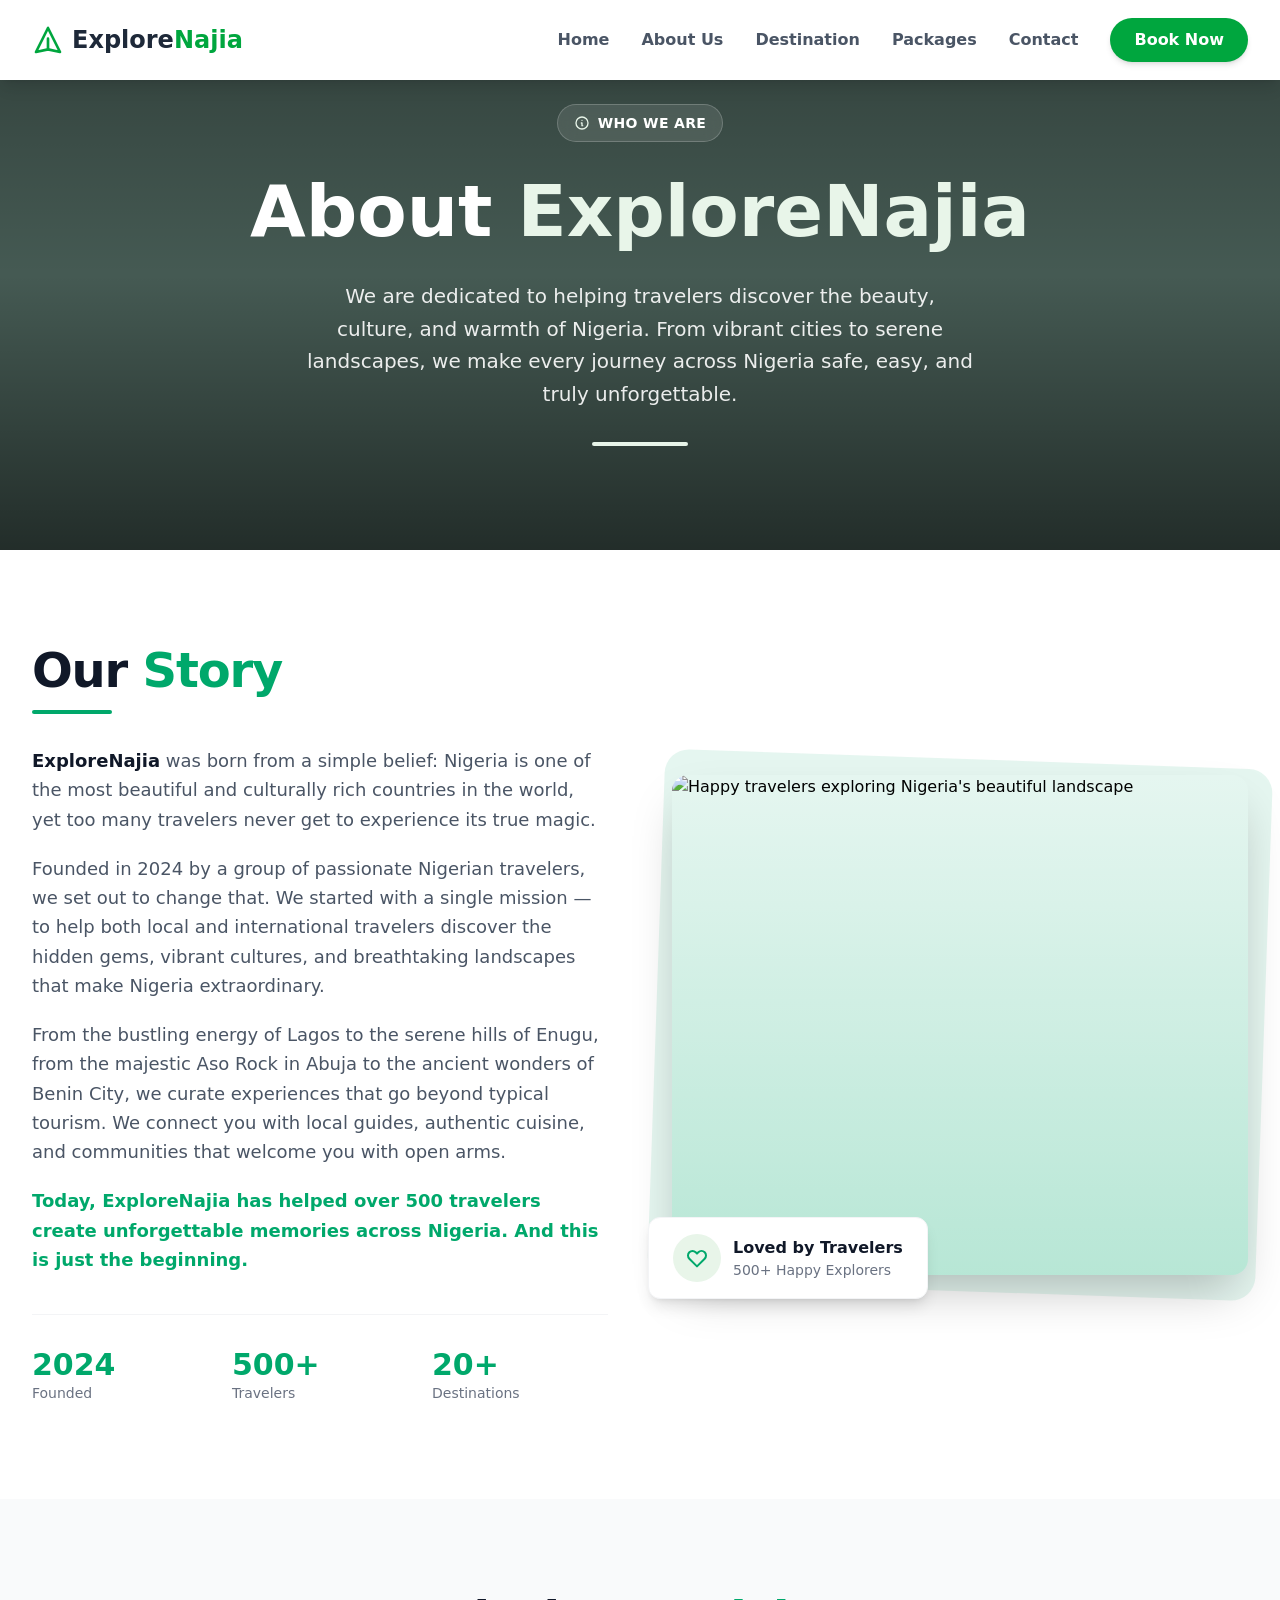
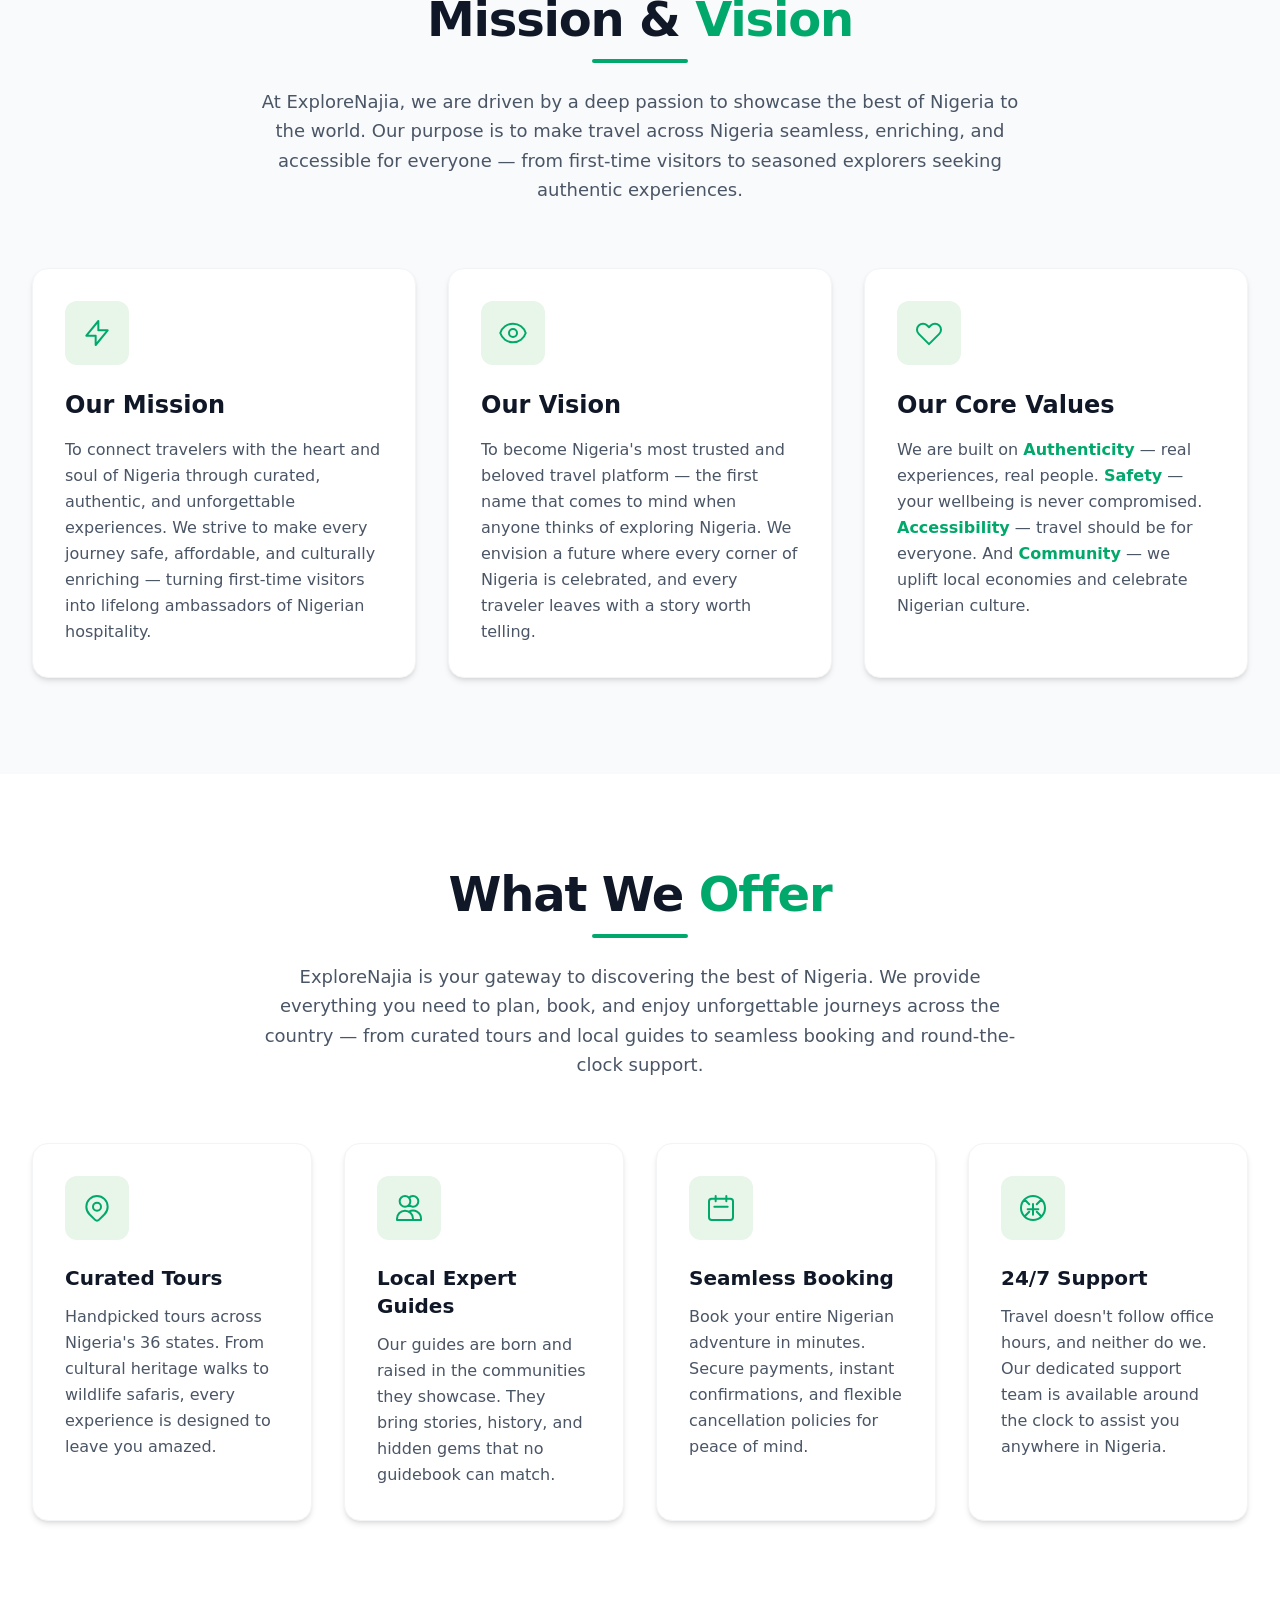
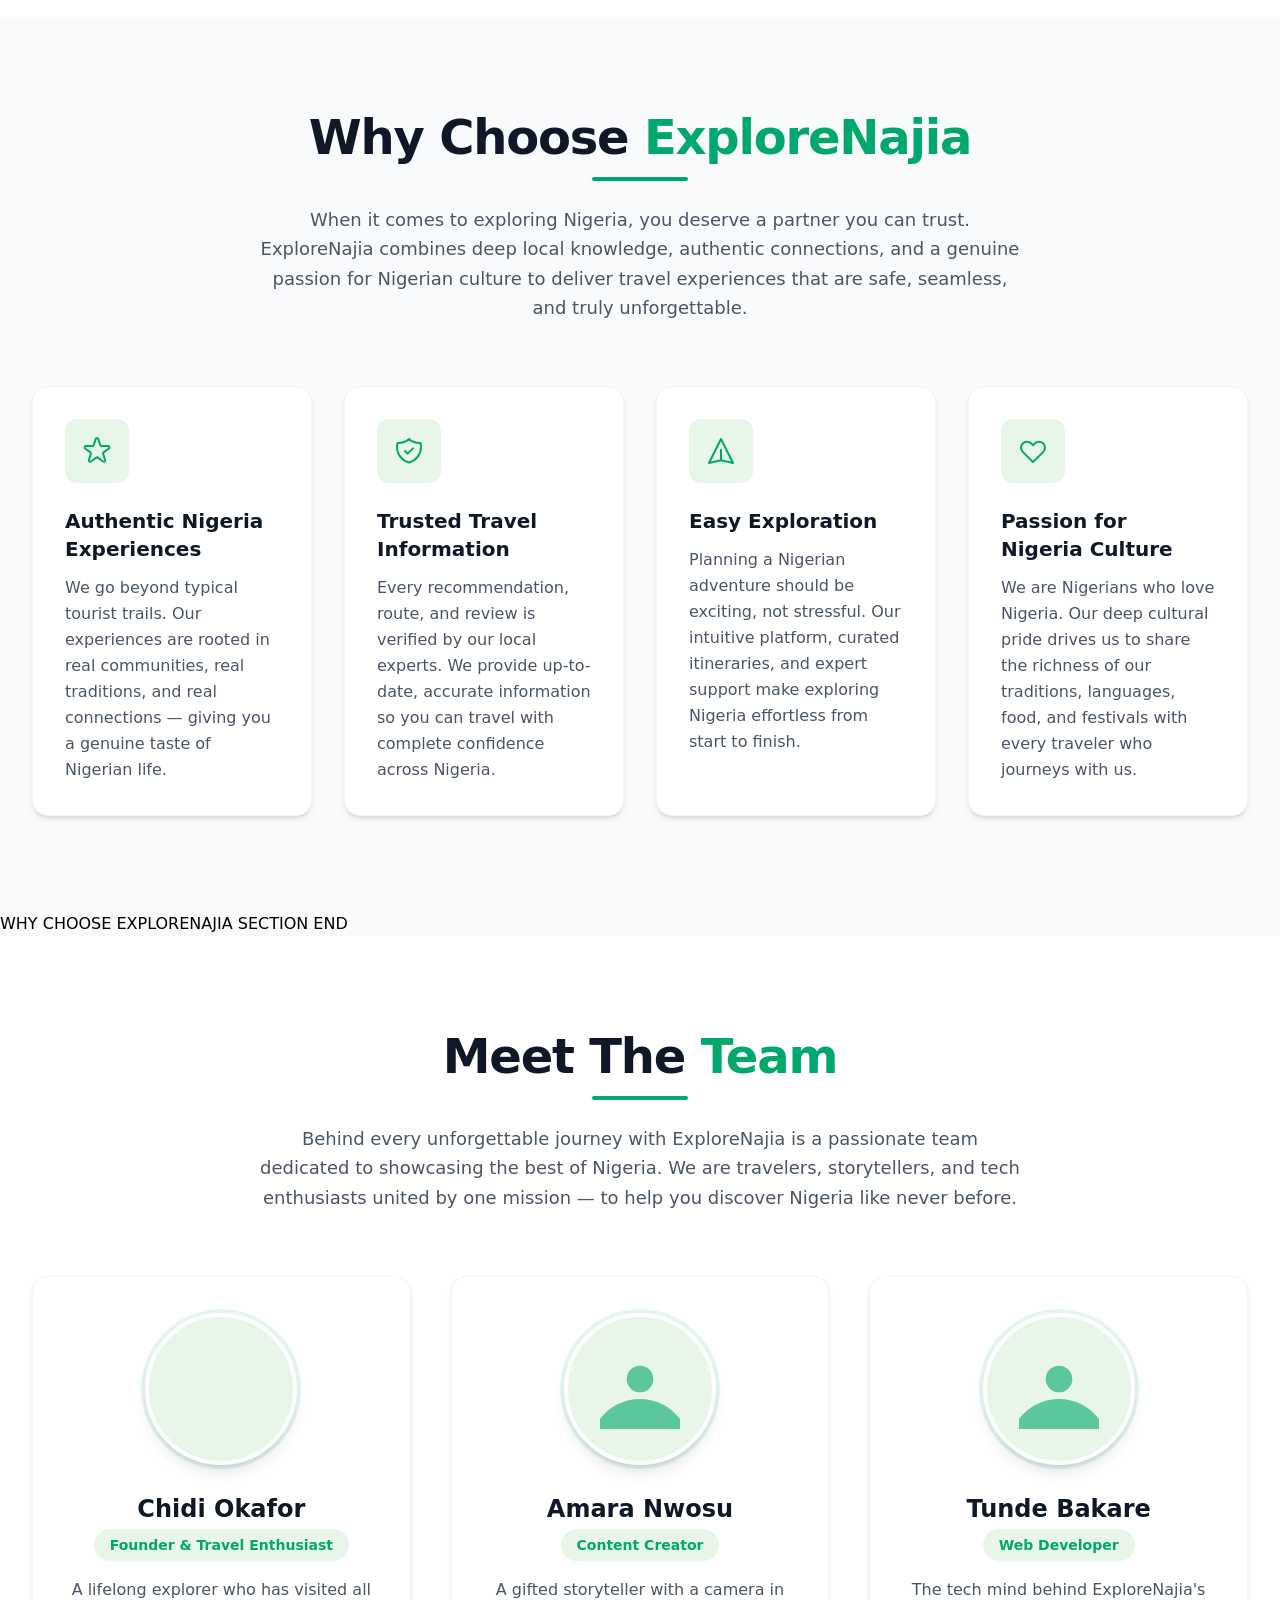
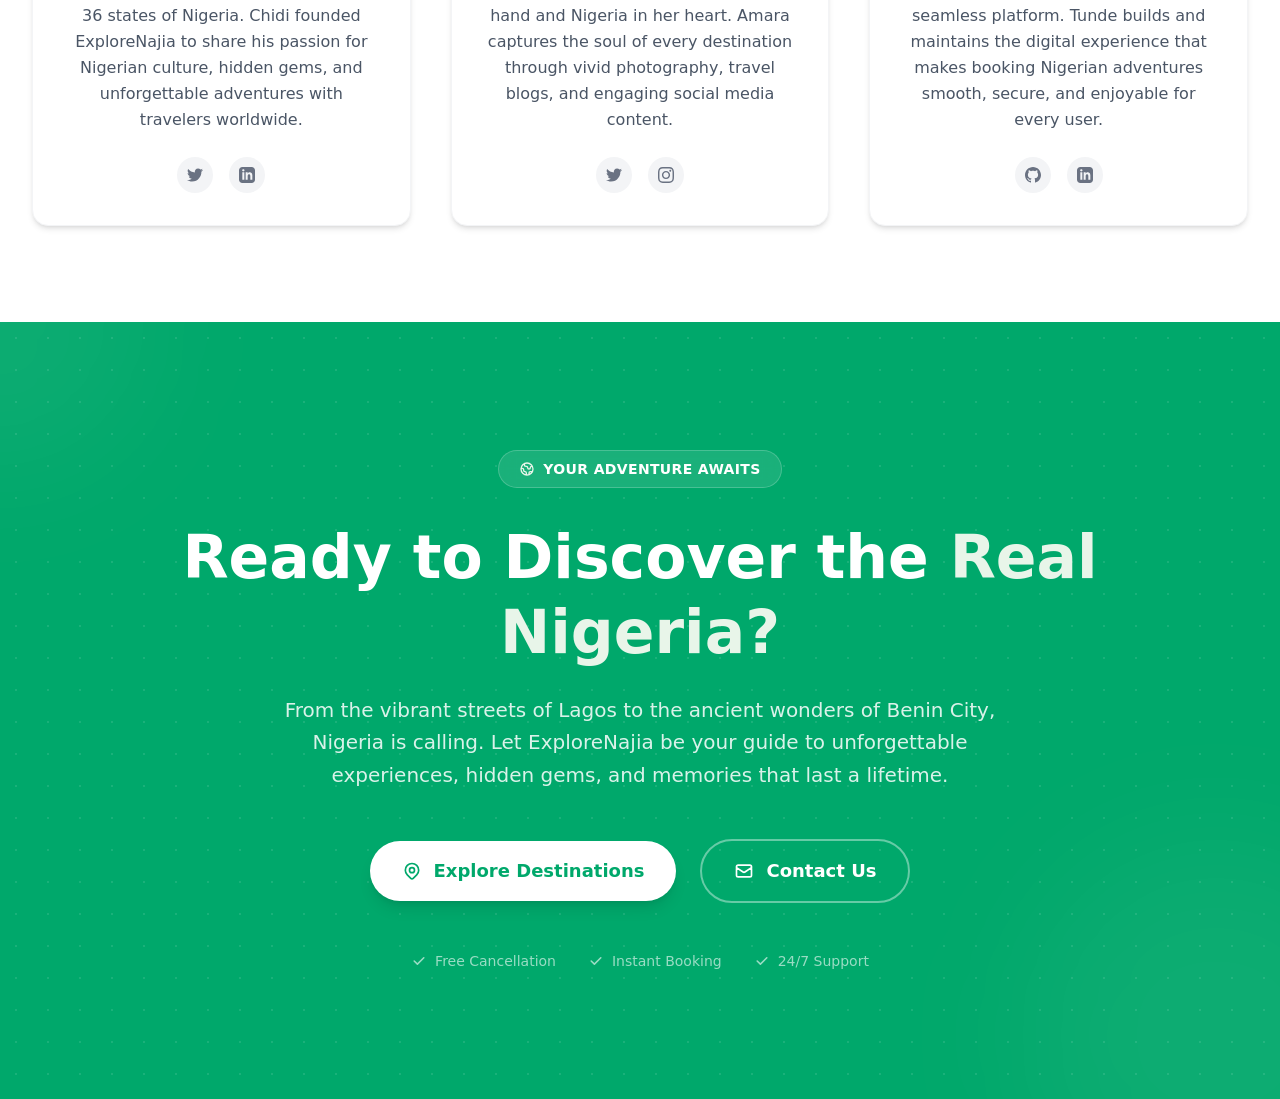
==== about.html @ a9900263 "first commit" ====
<!DOCTYPE html>
<html lang="en">
<head>
    <meta charset="UTF-8">
    <meta name="viewport" content="width=device-width, initial-scale=1.0">
    <title>ExploreNajia - About Banner</title>
    <!-- Tailwind CSS CDN -->
     <link rel="stylesheet" href="./css/output.css">

    <!-- Google Fonts -->
    <link href="https://fonts.googleapis.com/css2?family=Inter:wght@300;400;500;600;700;800;900&display=swap" rel="stylesheet">
   
</head>
<body class="font-sans antialiased bg-gray-50 ">
    <header>
        <nav class="bg-white shadow-lg fixed w-full top-0 z-50">
        <div class="max-w-7xl mx-auto px-4 sm:px-6 lg:px-8">
            <div class="flex justify-between items-center h-20">
                
                <!-- Logo -->
                <a href="#" class="flex items-center space-x-2">
                    <svg class="w-8 h-8 text-green-600" fill="none" stroke="currentColor" viewBox="0 0 24 24">
                        <path stroke-linecap="round" stroke-linejoin="round" stroke-width="2" d="M12 19l9 2-9-18-9 18 9-2zm0 0v-8"></path>
                    </svg>
                    <span class="text-2xl font-bold text-gray-800">
                        Explore<span class="text-green-600">Najia</span>
                    </span>
                </a>

                <!-- Desktop Menu (5 items) -->
                <div class="hidden md:flex items-center space-x-8">
                    <a href="index.html" class="text-gray-600 hover:text-green-600 font-semibold transition-colors duration-200">Home</a>

                    <a href="#" class="text-gray-600 hover:text-green-600 font-semibold transition-colors duration-200">About Us</a>

                    <a href="destination.html" class="text-gray-600 hover:text-green-600 font-semibold transition-colors duration-200">Destination</a>

                    <a href="packages.html" class="text-gray-600 hover:text-green-600 font-semibold transition-colors duration-200">Packages </a>

                    <a href="contact.html" class="text-gray-600 hover:text-green-600 font-semibold transition-colors duration-200">Contact</a>
              
                    
                    <!-- CTA Button -->
                    <a href="#" class="bg-green-600 text-white px-6 py-2.5 rounded-full font-semibold hover:bg-green-700 transition-colors duration-200 shadow-md">
                        Book Now
                    </a>
                </div>

                <!-- Mobile Menu Toggle (Checkbox Hack) -->
                <div class="md:hidden">
                    <label for="menu-toggle" class="cursor-pointer p-2 text-gray-600 hover:text-green-600 transition-colors">
                        <svg class="w-7 h-7" fill="none" stroke="currentColor" viewBox="0 0 24 24">
                            <path stroke-linecap="round" stroke-linejoin="round" stroke-width="2" d="M4 6h16M4 12h16M4 18h16"></path>
                        </svg>
                    </label>
                    <input type="checkbox" id="menu-toggle" class="hidden peer">
                </div>
            </div>
        </div>

        <!-- Mobile Menu (Peer-checked) -->
        <div class="hidden peer-checked:block md:hidden bg-white border-t border-gray-100">
            <div class="px-4 py-3 space-y-1">
                <a href="#" class="block px-4 py-3 rounded-lg text-gray-700 font-medium hover:bg-blue-50 hover:text-green-600 transition-colors">Home</a>
                <a href="#" class="block px-4 py-3 rounded-lg text-gray-700 font-medium hover:bg-blue-50 hover:text-green-600 transition-colors">Destinations</a>
                <a href="#" class="block px-4 py-3 rounded-lg text-gray-700 font-medium hover:bg-blue-50 hover:text-green-600 transition-colors">Packages</a>
                <a href="#" class="block px-4 py-3 rounded-lg text-gray-700 font-medium hover:bg-blue-50 hover:text-green-600 transition-colors">Tours</a>
                <a href="#" class="block px-4 py-3 rounded-lg text-gray-700 font-medium hover:bg-blue-50 hover:text-green-600 transition-colors">About</a>
                <a href="#" class="block px-4 py-3 rounded-lg text-gray-700 font-medium hover:bg-blue-50 hover:text-green-600 transition-colors">Contact</a>
                <div class="pt-2 pb-1">
                    <a href="#" class="block w-full text-center bg-green-600 text-black px-6 py-3 rounded-lg font-semibold hover:bg-green-700 transition-colors">Book Now</a>
                </div>
            </div>
        </div>
    </nav>
    </header>

    <!-- ============================================
         ABOUT BANNER SECTION START
         Full-width banner for the About Page
         Features travel-themed background with dark overlay
    ============================================ -->
    <section class="relative w-full min-h-[400px] sm:min-h-[500px] lg:min-h-[550px] flex items-center justify-center overflow-hidden">

        <!-- ============================================
             BACKGROUND IMAGE LAYER
             Scenic Nigerian landscape with green hills
             and golden sunset - perfect travel theme
        ============================================ -->
        <div class="absolute inset-0 w-full h-full">
            <!-- Background image of Nigerian scenic landscape -->
            <img 
                src="https://kimi-web-img.moonshot.cn/img/www.shutterstock.com/3c3826f510ad2e1226c90f34802cdc92cfb0990d.jpg" 
                alt="Scenic Nigerian landscape with green hills and sunset"
                class="w-full h-full object-cover object-center"
            >
            
            <!-- ============================================
                 DARK OVERLAY
                 Multi-layer overlay for text readability
                 Green tint for brand consistency
            ============================================ -->
            <!-- Primary dark overlay -->
            <div class="absolute inset-0 bg-black/60"></div>
            <!-- Secondary green tint overlay for brand feel -->
            <div class="absolute inset-0 bg-nigeria-green/30 mix-blend-multiply"></div>
            <!-- Gradient overlay for depth -->
            <div class="absolute inset-0 bg-gradient-to-t from-black/50 via-transparent to-black/30"></div>
        </div>

        <!-- ============================================
             CONTENT CONTAINER
             Centered text with responsive padding
        ============================================ -->
        <div class="relative z-10 w-full max-w-4xl mx-auto px-4 sm:px-6 lg:px-8 text-center">

            <!-- ============================================
                 ABOUT BADGE
                 Small pill badge above the heading
            ============================================ -->
            <div class="inline-flex items-center gap-2 bg-white/10 backdrop-blur-sm border border-white/20 rounded-full px-4 py-2 mb-6">
                <!-- Info icon -->
                <svg class="w-4 h-4 text-nigeria-green-pale" fill="none" stroke="currentColor" viewBox="0 0 24 24">
                    <path stroke-linecap="round" stroke-linejoin="round" stroke-width="2" d="M13 16h-1v-4h-1m1-4h.01M21 12a9 9 0 11-18 0 9 9 0 0118 0z"/>
                </svg>
                <span class="text-white text-sm font-semibold tracking-wide uppercase">Who We Are</span>
            </div>

            <!-- ============================================
                 MAIN HEADING
                 Large bold text - "About ExploreNajia"
            ============================================ -->
            <h1 class="text-4xl sm:text-5xl md:text-6xl lg:text-7xl font-black text-white leading-tight mb-6">
                About <span class="text-nigeria-green-pale">ExploreNajia</span>
            </h1>

            <!-- ============================================
                 SHORT DESCRIPTION
                 About helping travelers across Nigeria
            ============================================ -->
            <p class="text-base sm:text-lg md:text-xl text-white/90 max-w-2xl mx-auto leading-relaxed mb-8">
                We are dedicated to helping travelers discover the beauty, culture, and warmth of Nigeria. 
                From vibrant cities to serene landscapes, we make every journey across Nigeria safe, easy, and truly unforgettable.
            </p>

            <!-- ============================================
                 DECORATIVE ACCENT LINE
                 Green line for visual separation
            ============================================ -->
            <div class="w-24 h-1 bg-nigeria-green-pale mx-auto rounded-full"></div>

        </div>
        <!-- End of Content Container -->

    </section>
    <!-- ============================================
         ABOUT BANNER SECTION END
    ============================================ -->


    

    <!-- ============================================
         OUR STORY SECTION START
         Appears directly below the About Banner
         Two-column layout: text left, image right
    ============================================ -->
    <section class="w-full py-16 sm:py-20 lg:py-24 bg-white">

        <!-- ============================================
             SECTION CONTAINER
             Max-width container with responsive padding
        ============================================ -->
        <div class="max-w-7xl mx-auto px-4 sm:px-6 lg:px-8">

            <!-- ============================================
                 TWO-COLUMN GRID
                 Stacks on mobile, side-by-side on tablet+
                 Text on left, image on right
            ============================================ -->
            <div class="grid grid-cols-1 lg:grid-cols-2 gap-10 lg:gap-16 items-center">

                <!-- ============================================
                     LEFT COLUMN: TEXT CONTENT
                     Our Story heading and narrative
                ============================================ -->
                <div class="order-2 lg:order-1">

                    <!-- Section Heading -->
                    <h2 class="text-3xl sm:text-4xl lg:text-5xl font-extrabold text-gray-900 mb-4 tracking-tight">
                        Our <span class="text-nigeria-green">Story</span>
                    </h2>

                    <!-- Decorative underline -->
                    <div class="w-20 h-1 bg-nigeria-green rounded-full mb-8"></div>

                    <!-- Story Narrative -->
                    <div class="space-y-5 text-gray-600 text-base sm:text-lg leading-relaxed">

                        <p>
                            <strong class="text-gray-900 font-semibold">ExploreNajia</strong> was born from a simple belief: 
                            Nigeria is one of the most beautiful and culturally rich countries in the world, 
                            yet too many travelers never get to experience its true magic.
                        </p>

                        <p>
                            Founded in 2024 by a group of passionate Nigerian travelers, we set out to change that. 
                            We started with a single mission — to help both local and international travelers 
                            discover the hidden gems, vibrant cultures, and breathtaking landscapes that make Nigeria extraordinary.
                        </p>

                        <p>
                            From the bustling energy of Lagos to the serene hills of Enugu, from the majestic 
                            Aso Rock in Abuja to the ancient wonders of Benin City, we curate experiences that go 
                            beyond typical tourism. We connect you with local guides, authentic cuisine, and communities 
                            that welcome you with open arms.
                        </p>

                        <p class="text-nigeria-green font-semibold">
                            Today, ExploreNajia has helped over 500 travelers create unforgettable memories across Nigeria. 
                            And this is just the beginning.
                        </p>

                    </div>

                    <!-- Stats Row -->
                    <div class="mt-10 grid grid-cols-3 gap-6 border-t border-gray-100 pt-8">
                        <div class="text-center lg:text-left">
                            <div class="text-2xl sm:text-3xl font-black text-nigeria-green">2024</div>
                            <div class="text-sm text-gray-500 font-medium">Founded</div>
                        </div>
                        <div class="text-center lg:text-left">
                            <div class="text-2xl sm:text-3xl font-black text-nigeria-green">500+</div>
                            <div class="text-sm text-gray-500 font-medium">Travelers</div>
                        </div>
                        <div class="text-center lg:text-left">
                            <div class="text-2xl sm:text-3xl font-black text-nigeria-green">20+</div>
                            <div class="text-sm text-gray-500 font-medium">Destinations</div>
                        </div>
                    </div>

                </div>
                <!-- End of Left Column -->

                <!-- ============================================
                     RIGHT COLUMN: IMAGE
                     Travel-related image with decorative frame
                ============================================ -->
                <div class="order-1 lg:order-2 relative">

                    <!-- Image Container with decorative green border -->
                    <div class="relative">
                        <!-- Green decorative background frame -->
                        <div class="absolute -inset-4 bg-nigeria-green/10 rounded-3xl transform rotate-2"></div>
                        
                        <!-- Main Image -->
                        <div class="relative rounded-2xl overflow-hidden shadow-2xl">
                            <img 
                                src="https://kimi-web-img.moonshot.cn/img/d2vbr83hnyiux1.cloudfront.net/074b714ad1e3e2b5fb5c8669766606e2f0b1160a" 
                                alt="Happy travelers exploring Nigeria's beautiful landscape"
                                class="w-full h-[300px] sm:h-[400px] lg:h-[500px] object-cover"
                            >
                            <!-- Subtle overlay on image -->
                            <div class="absolute inset-0 bg-gradient-to-t from-nigeria-green/20 to-transparent"></div>
                        </div>

                        <!-- Floating badge -->
                        <div class="absolute -bottom-4 -left-4 sm:-bottom-6 sm:-left-6 bg-white rounded-xl shadow-lg px-4 py-3 sm:px-6 sm:py-4 border border-gray-100">
                            <div class="flex items-center gap-3">
                                <div class="w-10 h-10 sm:w-12 sm:h-12 bg-nigeria-green-pale rounded-full flex items-center justify-center">
                                    <svg class="w-5 h-5 sm:w-6 sm:h-6 text-nigeria-green" fill="none" stroke="currentColor" viewBox="0 0 24 24">
                                        <path stroke-linecap="round" stroke-linejoin="round" stroke-width="2" d="M4.318 6.318a4.5 4.5 0 000 6.364L12 20.364l7.682-7.682a4.5 4.5 0 00-6.364-6.364L12 7.636l-1.318-1.318a4.5 4.5 0 00-6.364 0z"/>
                                    </svg>
                                </div>
                                <div>
                                    <div class="text-sm sm:text-base font-bold text-gray-900">Loved by Travelers</div>
                                    <div class="text-xs sm:text-sm text-gray-500">500+ Happy Explorers</div>
                                </div>
                            </div>
                        </div>
                    </div>

                </div>
                <!-- End of Right Column -->

            </div>
            <!-- End of Two-Column Grid -->

        </div>
        <!-- End of Section Container -->

    </section>
    <!-- ============================================
         OUR STORY SECTION END
    ============================================ -->
  


    <!-- ============================================
         MISSION & VISION SECTION START
         Appears directly below the "Our Story" section
         Features 3 responsive cards in a grid layout
    ============================================ -->
    <section class="w-full py-16 sm:py-20 lg:py-24 bg-nigeria-green-faint">

        <!-- ============================================
             SECTION CONTAINER
             Max-width container with responsive padding
        ============================================ -->
        <div class="max-w-7xl mx-auto px-4 sm:px-6 lg:px-8">

            <!-- ============================================
                 SECTION HEADER
                 Title + introductory paragraph centered
            ============================================ -->
            <div class="text-center mb-12 sm:mb-16">

                <!-- Section Title -->
                <h2 class="text-3xl sm:text-4xl lg:text-5xl font-extrabold text-gray-900 mb-4 tracking-tight">
                    Mission & <span class="text-nigeria-green">Vision</span>
                </h2>

                <!-- Decorative underline -->
                <div class="w-24 h-1 bg-nigeria-green mx-auto rounded-full mb-6"></div>

                <!-- Introductory Paragraph -->
                <p class="text-base sm:text-lg text-gray-600 max-w-3xl mx-auto leading-relaxed">
                    At ExploreNajia, we are driven by a deep passion to showcase the best of Nigeria to the world. 
                    Our purpose is to make travel across Nigeria seamless, enriching, and accessible for everyone — 
                    from first-time visitors to seasoned explorers seeking authentic experiences.
                </p>
            </div>

            <!-- ============================================
                 CARDS GRID
                 3 responsive cards: Mission, Vision, Core Values
                 1 column mobile → 2 columns tablet → 3 columns desktop
            ============================================ -->
            <div class="grid grid-cols-1 md:grid-cols-2 lg:grid-cols-3 gap-6 sm:gap-8">

                <!-- ============================================
                     CARD 1: OUR MISSION
                     What we do every day
                ============================================ -->
                <div class="group bg-white rounded-2xl p-6 sm:p-8 shadow-md hover:shadow-xl transition-all duration-500 border border-gray-100 hover:border-nigeria-green/20 hover:-translate-y-2">
                    
                    <!-- Icon Container -->
                    <div class="w-14 h-14 sm:w-16 sm:h-16 mb-6 bg-nigeria-green-pale rounded-xl flex items-center justify-center group-hover:bg-nigeria-green transition-colors duration-500">
                        <!-- Target/Mission Icon -->
                        <svg class="w-7 h-7 sm:w-8 sm:h-8 text-nigeria-green group-hover:text-white transition-colors duration-500" fill="none" stroke="currentColor" viewBox="0 0 24 24">
                            <path stroke-linecap="round" stroke-linejoin="round" stroke-width="1.5" d="M13 10V3L4 14h7v7l9-11h-7z"/>
                        </svg>
                    </div>

                    <!-- Card Title -->
                    <h3 class="text-xl sm:text-2xl font-bold text-gray-900 mb-4 group-hover:text-nigeria-green transition-colors duration-300">
                        Our Mission
                    </h3>

                    <!-- Card Description -->
                    <p class="text-gray-600 text-sm sm:text-base leading-relaxed">
                        To connect travelers with the heart and soul of Nigeria through curated, authentic, and 
                        unforgettable experiences. We strive to make every journey safe, affordable, and culturally 
                        enriching — turning first-time visitors into lifelong ambassadors of Nigerian hospitality.
                    </p>
                </div>

                <!-- ============================================
                     CARD 2: OUR VISION
                     Where we are headed
                ============================================ -->
                <div class="group bg-white rounded-2xl p-6 sm:p-8 shadow-md hover:shadow-xl transition-all duration-500 border border-gray-100 hover:border-nigeria-green/20 hover:-translate-y-2">
                    
                    <!-- Icon Container -->
                    <div class="w-14 h-14 sm:w-16 sm:h-16 mb-6 bg-nigeria-green-pale rounded-xl flex items-center justify-center group-hover:bg-nigeria-green transition-colors duration-500">
                        <!-- Eye/Vision Icon -->
                        <svg class="w-7 h-7 sm:w-8 sm:h-8 text-nigeria-green group-hover:text-white transition-colors duration-500" fill="none" stroke="currentColor" viewBox="0 0 24 24">
                            <path stroke-linecap="round" stroke-linejoin="round" stroke-width="1.5" d="M15 12a3 3 0 11-6 0 3 3 0 016 0z"/>
                            <path stroke-linecap="round" stroke-linejoin="round" stroke-width="1.5" d="M2.458 12C3.732 7.943 7.523 5 12 5c4.478 0 8.268 2.943 9.542 7-1.274 4.057-5.064 7-9.542 7-4.477 0-8.268-2.943-9.542-7z"/>
                        </svg>
                    </div>

                    <!-- Card Title -->
                    <h3 class="text-xl sm:text-2xl font-bold text-gray-900 mb-4 group-hover:text-nigeria-green transition-colors duration-300">
                        Our Vision
                    </h3>

                    <!-- Card Description -->
                    <p class="text-gray-600 text-sm sm:text-base leading-relaxed">
                        To become Nigeria's most trusted and beloved travel platform — the first name that comes 
                        to mind when anyone thinks of exploring Nigeria. We envision a future where every corner 
                        of Nigeria is celebrated, and every traveler leaves with a story worth telling.
                    </p>
                </div>

                <!-- ============================================
                     CARD 3: OUR CORE VALUES
                     What guides our decisions
                ============================================ -->
                <div class="group bg-white rounded-2xl p-6 sm:p-8 shadow-md hover:shadow-xl transition-all duration-500 border border-gray-100 hover:border-nigeria-green/20 hover:-translate-y-2">
                    
                    <!-- Icon Container -->
                    <div class="w-14 h-14 sm:w-16 sm:h-16 mb-6 bg-nigeria-green-pale rounded-xl flex items-center justify-center group-hover:bg-nigeria-green transition-colors duration-500">
                        <!-- Heart/Values Icon -->
                        <svg class="w-7 h-7 sm:w-8 sm:h-8 text-nigeria-green group-hover:text-white transition-colors duration-500" fill="none" stroke="currentColor" viewBox="0 0 24 24">
                            <path stroke-linecap="round" stroke-linejoin="round" stroke-width="1.5" d="M4.318 6.318a4.5 4.5 0 000 6.364L12 20.364l7.682-7.682a4.5 4.5 0 00-6.364-6.364L12 7.636l-1.318-1.318a4.5 4.5 0 00-6.364 0z"/>
                        </svg>
                    </div>

                    <!-- Card Title -->
                    <h3 class="text-xl sm:text-2xl font-bold text-gray-900 mb-4 group-hover:text-nigeria-green transition-colors duration-300">
                        Our Core Values
                    </h3>

                    <!-- Card Description -->
                    <p class="text-gray-600 text-sm sm:text-base leading-relaxed">
                        We are built on <strong class="text-nigeria-green">Authenticity</strong> — real experiences, real people. 
                        <strong class="text-nigeria-green">Safety</strong> — your wellbeing is never compromised. 
                        <strong class="text-nigeria-green">Accessibility</strong> — travel should be for everyone. 
                        And <strong class="text-nigeria-green">Community</strong> — we uplift local economies and celebrate Nigerian culture.
                    </p>
                </div>

            </div>
            <!-- End of Cards Grid -->

        </div>
        <!-- End of Section Container -->

    </section>
    <!-- ============================================
         MISSION & VISION SECTION END
    ============================================ -->

    
    
            


    <!-- ============================================
         WHAT WE OFFER SECTION START
         Appears directly below the "Mission & Vision" section
         Features 4 responsive feature cards in a grid layout
    ============================================ -->
    <section class="w-full py-16 sm:py-20 lg:py-24 bg-white">

        <!-- ============================================
             SECTION CONTAINER
             Max-width container with responsive padding
        ============================================ -->
        <div class="max-w-7xl mx-auto px-4 sm:px-6 lg:px-8">

            <!-- ============================================
                 SECTION HEADER
                 Title + introductory paragraph centered
            ============================================ -->
            <div class="text-center mb-12 sm:mb-16">

                <!-- Section Title -->
                <h2 class="text-3xl sm:text-4xl lg:text-5xl font-extrabold text-gray-900 mb-4 tracking-tight">
                    What We <span class="text-nigeria-green">Offer</span>
                </h2>

                <!-- Decorative underline -->
                <div class="w-24 h-1 bg-nigeria-green mx-auto rounded-full mb-6"></div>

                <!-- Introductory Paragraph -->
                <p class="text-base sm:text-lg text-gray-600 max-w-3xl mx-auto leading-relaxed">
                    ExploreNajia is your gateway to discovering the best of Nigeria. We provide everything you need 
                    to plan, book, and enjoy unforgettable journeys across the country — from curated tours and 
                    local guides to seamless booking and round-the-clock support.
                </p>
            </div>

            <!-- ============================================
                 FEATURE CARDS GRID
                 4 responsive feature cards
                 1 column mobile → 2 columns tablet → 4 columns desktop
            ============================================ -->
            <div class="grid grid-cols-1 sm:grid-cols-2 lg:grid-cols-4 gap-6 sm:gap-8">

                <!-- ============================================
                     CARD 1: CURATED TOURS
                     Handpicked experiences across Nigeria
                ============================================ -->
                <div class="group bg-white rounded-2xl p-6 sm:p-8 shadow-md hover:shadow-xl transition-all duration-500 border border-gray-100 hover:border-nigeria-green/20 hover:-translate-y-2">
                    
                    <!-- Icon Container -->
                    <div class="w-14 h-14 sm:w-16 sm:h-16 mb-6 bg-nigeria-green-pale rounded-xl flex items-center justify-center group-hover:bg-nigeria-green transition-colors duration-500">
                        <!-- Map/Location Icon -->
                        <svg class="w-7 h-7 sm:w-8 sm:h-8 text-nigeria-green group-hover:text-white transition-colors duration-500" fill="none" stroke="currentColor" viewBox="0 0 24 24">
                            <path stroke-linecap="round" stroke-linejoin="round" stroke-width="1.5" d="M17.657 16.657L13.414 20.9a1.998 1.998 0 01-2.827 0l-4.244-4.243a8 8 0 1111.314 0z"/>
                            <path stroke-linecap="round" stroke-linejoin="round" stroke-width="1.5" d="M15 11a3 3 0 11-6 0 3 3 0 016 0z"/>
                        </svg>
                    </div>

                    <!-- Card Title -->
                    <h3 class="text-xl font-bold text-gray-900 mb-3 group-hover:text-nigeria-green transition-colors duration-300">
                        Curated Tours
                    </h3>

                    <!-- Card Description -->
                    <p class="text-gray-600 text-sm sm:text-base leading-relaxed">
                        Handpicked tours across Nigeria's 36 states. From cultural heritage walks to wildlife safaris, 
                        every experience is designed to leave you amazed.
                    </p>
                </div>

                <!-- ============================================
                     CARD 2: LOCAL EXPERT GUIDES
                     Knowledgeable guides who know Nigeria inside out
                ============================================ -->
                <div class="group bg-white rounded-2xl p-6 sm:p-8 shadow-md hover:shadow-xl transition-all duration-500 border border-gray-100 hover:border-nigeria-green/20 hover:-translate-y-2">
                    
                    <!-- Icon Container -->
                    <div class="w-14 h-14 sm:w-16 sm:h-16 mb-6 bg-nigeria-green-pale rounded-xl flex items-center justify-center group-hover:bg-nigeria-green transition-colors duration-500">
                        <!-- Users/Guides Icon -->
                        <svg class="w-7 h-7 sm:w-8 sm:h-8 text-nigeria-green group-hover:text-white transition-colors duration-500" fill="none" stroke="currentColor" viewBox="0 0 24 24">
                            <path stroke-linecap="round" stroke-linejoin="round" stroke-width="1.5" d="M12 4.354a4 4 0 110 5.292M15 21H3v-1a6 6 0 0112 0v1zm0 0h6v-1a6 6 0 00-9-5.197M13 7a4 4 0 11-8 0 4 4 0 018 0z"/>
                        </svg>
                    </div>

                    <!-- Card Title -->
                    <h3 class="text-xl font-bold text-gray-900 mb-3 group-hover:text-nigeria-green transition-colors duration-300">
                        Local Expert Guides
                    </h3>

                    <!-- Card Description -->
                    <p class="text-gray-600 text-sm sm:text-base leading-relaxed">
                        Our guides are born and raised in the communities they showcase. They bring stories, 
                        history, and hidden gems that no guidebook can match.
                    </p>
                </div>

                <!-- ============================================
                     CARD 3: SEAMLESS BOOKING
                     Easy and hassle-free reservation process
                ============================================ -->
                <div class="group bg-white rounded-2xl p-6 sm:p-8 shadow-md hover:shadow-xl transition-all duration-500 border border-gray-100 hover:border-nigeria-green/20 hover:-translate-y-2">
                    
                    <!-- Icon Container -->
                    <div class="w-14 h-14 sm:w-16 sm:h-16 mb-6 bg-nigeria-green-pale rounded-xl flex items-center justify-center group-hover:bg-nigeria-green transition-colors duration-500">
                        <!-- Calendar/Booking Icon -->
                        <svg class="w-7 h-7 sm:w-8 sm:h-8 text-nigeria-green group-hover:text-white transition-colors duration-500" fill="none" stroke="currentColor" viewBox="0 0 24 24">
                            <path stroke-linecap="round" stroke-linejoin="round" stroke-width="1.5" d="M8 7V3m8 4V3m-9 8h10M5 21h14a2 2 0 002-2V7a2 2 0 00-2-2H5a2 2 0 00-2 2v12a2 2 0 002 2z"/>
                        </svg>
                    </div>

                    <!-- Card Title -->
                    <h3 class="text-xl font-bold text-gray-900 mb-3 group-hover:text-nigeria-green transition-colors duration-300">
                        Seamless Booking
                    </h3>

                    <!-- Card Description -->
                    <p class="text-gray-600 text-sm sm:text-base leading-relaxed">
                        Book your entire Nigerian adventure in minutes. Secure payments, instant confirmations, 
                        and flexible cancellation policies for peace of mind.
                    </p>
                </div>

                <!-- ============================================
                     CARD 4: 24/7 SUPPORT
                     Always available customer assistance
                ============================================ -->
                <div class="group bg-white rounded-2xl p-6 sm:p-8 shadow-md hover:shadow-xl transition-all duration-500 border border-gray-100 hover:border-nigeria-green/20 hover:-translate-y-2">
                    
                    <!-- Icon Container -->
                    <div class="w-14 h-14 sm:w-16 sm:h-16 mb-6 bg-nigeria-green-pale rounded-xl flex items-center justify-center group-hover:bg-nigeria-green transition-colors duration-500">
                        <!-- Headset/Support Icon -->
                        <svg class="w-7 h-7 sm:w-8 sm:h-8 text-nigeria-green group-hover:text-white transition-colors duration-500" fill="none" stroke="currentColor" viewBox="0 0 24 24">
                            <path stroke-linecap="round" stroke-linejoin="round" stroke-width="1.5" d="M18.364 5.636l-3.536 3.536m0 5.656l3.536 3.536M9.172 9.172L5.636 5.636m3.536 9.192l-3.536 3.536M21 12a9 9 0 11-18 0 9 9 0 0118 0zM12 9v4m0 0v4m0-4h4m-4 0H8"/>
                        </svg>
                    </div>

                    <!-- Card Title -->
                    <h3 class="text-xl font-bold text-gray-900 mb-3 group-hover:text-nigeria-green transition-colors duration-300">
                        24/7 Support
                    </h3>

                    <!-- Card Description -->
                    <p class="text-gray-600 text-sm sm:text-base leading-relaxed">
                        Travel doesn't follow office hours, and neither do we. Our dedicated support team is 
                        available around the clock to assist you anywhere in Nigeria.
                    </p>
                </div>

            </div>
            <!-- End of Feature Cards Grid -->

        </div>
        <!-- End of Section Container -->

    </section>
    <!-- ============================================
         WHAT WE OFFER SECTION END
    ============================================--> 


    <!-- ============================================
         WHY CHOOSE EXPLORENAJIA SECTION START
         Appears below the "What We Offer" section
         Features 4 responsive feature cards
    ============================================ -->
    <section class="w-full py-16 sm:py-20 lg:py-24 bg-nigeria-green-faint">

        <!-- ============================================
             SECTION CONTAINER
             Max-width container with responsive padding
        ============================================ -->
        <div class="max-w-7xl mx-auto px-4 sm:px-6 lg:px-8">

            <!-- ============================================
                 SECTION HEADER
                 Title + introductory paragraph centered
            ============================================ -->
            <div class="text-center mb-12 sm:mb-16">

                <!-- Section Title -->
                <h2 class="text-3xl sm:text-4xl lg:text-5xl font-extrabold text-gray-900 mb-4 tracking-tight">
                    Why Choose <span class="text-nigeria-green">ExploreNajia</span>
                </h2>

                <!-- Decorative underline -->
                <div class="w-24 h-1 bg-nigeria-green mx-auto rounded-full mb-6"></div>

                <!-- Introductory Paragraph -->
                <p class="text-base sm:text-lg text-gray-600 max-w-3xl mx-auto leading-relaxed">
                    When it comes to exploring Nigeria, you deserve a partner you can trust. ExploreNajia combines 
                    deep local knowledge, authentic connections, and a genuine passion for Nigerian culture to deliver 
                    travel experiences that are safe, seamless, and truly unforgettable.
                </p>
            </div>

            <!-- ============================================
                 FEATURE CARDS GRID
                 4 responsive feature cards
                 1 column mobile → 2 columns tablet → 4 columns desktop
            ============================================ -->
            <div class="grid grid-cols-1 sm:grid-cols-2 lg:grid-cols-4 gap-6 sm:gap-8">

                <!-- ============================================
                     CARD 1: AUTHENTIC NIGERIA EXPERIENCES
                     Real, genuine experiences beyond tourism
                ============================================ -->
                <div class="group bg-white rounded-2xl p-6 sm:p-8 shadow-md hover:shadow-xl transition-all duration-500 border border-gray-100 hover:border-nigeria-green/20 hover:-translate-y-2">
                    
                    <!-- Icon Container -->
                    <div class="w-14 h-14 sm:w-16 sm:h-16 mb-6 bg-nigeria-green-pale rounded-xl flex items-center justify-center group-hover:bg-nigeria-green transition-colors duration-500">
                        <!-- Authentic/Star Icon -->
                        <svg class="w-7 h-7 sm:w-8 sm:h-8 text-nigeria-green group-hover:text-white transition-colors duration-500" fill="none" stroke="currentColor" viewBox="0 0 24 24">
                            <path stroke-linecap="round" stroke-linejoin="round" stroke-width="1.5" d="M11.049 2.927c.3-.921 1.603-.921 1.902 0l1.519 4.674a1 1 0 00.95.69h4.915c.969 0 1.371 1.24.588 1.81l-3.976 2.888a1 1 0 00-.363 1.118l1.518 4.674c.3.922-.755 1.688-1.538 1.118l-3.976-2.888a1 1 0 00-1.176 0l-3.976 2.888c-.783.57-1.838-.197-1.538-1.118l1.518-4.674a1 1 0 00-.363-1.118l-3.976-2.888c-.784-.57-.38-1.81.588-1.81h4.914a1 1 0 00.951-.69l1.519-4.674z"/>
                        </svg>
                    </div>

                    <!-- Card Title -->
                    <h3 class="text-xl font-bold text-gray-900 mb-3 group-hover:text-nigeria-green transition-colors duration-300">
                        Authentic Nigeria Experiences
                    </h3>

                    <!-- Card Description -->
                    <p class="text-gray-600 text-sm sm:text-base leading-relaxed">
                        We go beyond typical tourist trails. Our experiences are rooted in real communities, 
                        real traditions, and real connections — giving you a genuine taste of Nigerian life.
                    </p>
                </div>

                <!-- ============================================
                     CARD 2: TRUSTED TRAVEL INFORMATION
                     Reliable and accurate travel guidance
                ============================================ -->
                <div class="group bg-white rounded-2xl p-6 sm:p-8 shadow-md hover:shadow-xl transition-all duration-500 border border-gray-100 hover:border-nigeria-green/20 hover:-translate-y-2">
                    
                    <!-- Icon Container -->
                    <div class="w-14 h-14 sm:w-16 sm:h-16 mb-6 bg-nigeria-green-pale rounded-xl flex items-center justify-center group-hover:bg-nigeria-green transition-colors duration-500">
                        <!-- Shield/Trust Icon -->
                        <svg class="w-7 h-7 sm:w-8 sm:h-8 text-nigeria-green group-hover:text-white transition-colors duration-500" fill="none" stroke="currentColor" viewBox="0 0 24 24">
                            <path stroke-linecap="round" stroke-linejoin="round" stroke-width="1.5" d="M9 12l2 2 4-4m5.618-4.016A11.955 11.955 0 0112 2.944a11.955 11.955 0 01-8.618 3.04A12.02 12.02 0 003 9c0 5.591 3.824 10.29 9 11.622 5.176-1.332 9-6.03 9-11.622 0-1.042-.133-2.052-.382-3.016z"/>
                        </svg>
                    </div>

                    <!-- Card Title -->
                    <h3 class="text-xl font-bold text-gray-900 mb-3 group-hover:text-nigeria-green transition-colors duration-300">
                        Trusted Travel Information
                    </h3>

                    <!-- Card Description -->
                    <p class="text-gray-600 text-sm sm:text-base leading-relaxed">
                        Every recommendation, route, and review is verified by our local experts. We provide 
                        up-to-date, accurate information so you can travel with complete confidence across Nigeria.
                    </p>
                </div>

                <!-- ============================================
                     CARD 3: EASY EXPLORATION
                     Hassle-free and simple travel planning
                ============================================ -->
                <div class="group bg-white rounded-2xl p-6 sm:p-8 shadow-md hover:shadow-xl transition-all duration-500 border border-gray-100 hover:border-nigeria-green/20 hover:-translate-y-2">
                    
                    <!-- Icon Container -->
                    <div class="w-14 h-14 sm:w-16 sm:h-16 mb-6 bg-nigeria-green-pale rounded-xl flex items-center justify-center group-hover:bg-nigeria-green transition-colors duration-500">
                        <!-- Compass/Explore Icon -->
                        <svg class="w-7 h-7 sm:w-8 sm:h-8 text-nigeria-green group-hover:text-white transition-colors duration-500" fill="none" stroke="currentColor" viewBox="0 0 24 24">
                            <path stroke-linecap="round" stroke-linejoin="round" stroke-width="1.5" d="M12 19l9 2-9-18-9 18 9-2zm0 0v-8"/>
                        </svg>
                    </div>

                    <!-- Card Title -->
                    <h3 class="text-xl font-bold text-gray-900 mb-3 group-hover:text-nigeria-green transition-colors duration-300">
                        Easy Exploration
                    </h3>

                    <!-- Card Description -->
                    <p class="text-gray-600 text-sm sm:text-base leading-relaxed">
                        Planning a Nigerian adventure should be exciting, not stressful. Our intuitive platform, 
                        curated itineraries, and expert support make exploring Nigeria effortless from start to finish.
                    </p>
                </div>

                <!-- ============================================
                     CARD 4: PASSION FOR NIGERIA CULTURE
                     Deep love and respect for Nigerian heritage
                ============================================ -->
                <div class="group bg-white rounded-2xl p-6 sm:p-8 shadow-md hover:shadow-xl transition-all duration-500 border border-gray-100 hover:border-nigeria-green/20 hover:-translate-y-2">
                    
                    <!-- Icon Container -->
                    <div class="w-14 h-14 sm:w-16 sm:h-16 mb-6 bg-nigeria-green-pale rounded-xl flex items-center justify-center group-hover:bg-nigeria-green transition-colors duration-500">
                        <!-- Heart/Culture Icon -->
                        <svg class="w-7 h-7 sm:w-8 sm:h-8 text-nigeria-green group-hover:text-white transition-colors duration-500" fill="none" stroke="currentColor" viewBox="0 0 24 24">
                            <path stroke-linecap="round" stroke-linejoin="round" stroke-width="1.5" d="M4.318 6.318a4.5 4.5 0 000 6.364L12 20.364l7.682-7.682a4.5 4.5 0 00-6.364-6.364L12 7.636l-1.318-1.318a4.5 4.5 0 00-6.364 0z"/>
                        </svg>
                    </div>

                    <!-- Card Title -->
                    <h3 class="text-xl font-bold text-gray-900 mb-3 group-hover:text-nigeria-green transition-colors duration-300">
                        Passion for Nigeria Culture
                    </h3>

                    <!-- Card Description -->
                    <p class="text-gray-600 text-sm sm:text-base leading-relaxed">
                        We are Nigerians who love Nigeria. Our deep cultural pride drives us to share the richness 
                        of our traditions, languages, food, and festivals with every traveler who journeys with us.
                    </p>
                </div>

            </div>
            <!-- End of Feature Cards Grid -->

        </div>
        <!-- End of Section Container -->

    </section>
    <!-- ============================================-->
         WHY CHOOSE EXPLORENAJIA SECTION END


    <!-- ============================================
         MEET THE TEAM SECTION START
         Appears below the "Why Choose ExploreNajia" section
         Features 3 responsive team member cards
    ============================================ -->
    <section class="w-full py-16 sm:py-20 lg:py-24 bg-white">

        <!-- ============================================
             SECTION CONTAINER
             Max-width container with responsive padding
        ============================================ -->
        <div class="max-w-7xl mx-auto px-4 sm:px-6 lg:px-8">

            <!-- ============================================
                 SECTION HEADER
                 Title + introductory paragraph centered
            ============================================ -->
            <div class="text-center mb-12 sm:mb-16">

                <!-- Section Title -->
                <h2 class="text-3xl sm:text-4xl lg:text-5xl font-extrabold text-gray-900 mb-4 tracking-tight">
                    Meet The <span class="text-nigeria-green">Team</span>
                </h2>

                <!-- Decorative underline -->
                <div class="w-24 h-1 bg-nigeria-green mx-auto rounded-full mb-6"></div>

                <!-- Introductory Paragraph -->
                <p class="text-base sm:text-lg text-gray-600 max-w-3xl mx-auto leading-relaxed">
                    Behind every unforgettable journey with ExploreNajia is a passionate team dedicated to showcasing 
                    the best of Nigeria. We are travelers, storytellers, and tech enthusiasts united by one mission — 
                    to help you discover Nigeria like never before.
                </p>
            </div>

            <!-- ============================================
                 TEAM CARDS GRID
                 3 responsive team member cards
                 1 column mobile → 2 columns tablet → 3 columns desktop
            ============================================ -->
            <div class="grid grid-cols-1 sm:grid-cols-2 lg:grid-cols-3 gap-8 sm:gap-10">

                <!-- ============================================
                     CARD 1: FOUNDER & TRAVEL ENTHUSIAST
                     Team leader and visionary
                ============================================ -->
                <div class="group bg-white rounded-2xl p-6 sm:p-8 shadow-md hover:shadow-xl transition-all duration-500 border border-gray-100 hover:border-nigeria-green/20 text-center">
                    
                    <!-- Profile Image Container -->
                    <div class="relative w-32 h-32 sm:w-40 sm:h-40 mx-auto mb-6">
                        <!-- Green ring around image -->
                        <div class="absolute inset-0 rounded-full bg-nigeria-green/10 group-hover:bg-nigeria-green/20 transition-colors duration-500 transform group-hover:scale-110"></div>
                        <!-- Profile Image Placeholder -->
                        <div class="absolute inset-1 rounded-full bg-nigeria-green-pale flex items-center justify-center overflow-hidden border-4 border-white shadow-lg">
                            <!-- User Icon SVG -->
                            <!-- <svg class="w-16 h-16 sm:w-20 sm:h-20 text-nigeria-green/60" fill="currentColor" viewBox="0 0 24 24">
                                <path d="M24 20.993V24H0v-2.996A14.977 14.977 0 0112.004 15c4.904 0 9.26 2.354 11.996 5.993zM16.002 8.999a4 4 0 11-8 0 4 4 0 018 0z"/>
                            </svg> -->
                        </div>
                    </div>

                    <!-- Full Name -->
                    <h3 class="text-xl sm:text-2xl font-bold text-gray-900 mb-1 group-hover:text-nigeria-green transition-colors duration-300">
                        Chidi Okafor
                    </h3>

                    <!-- Role / Position -->
                    <div class="inline-block bg-nigeria-green-pale text-nigeria-green text-sm font-semibold px-4 py-1.5 rounded-full mb-4">
                        Founder & Travel Enthusiast
                    </div>

                    <!-- Short Biography -->
                    <p class="text-gray-600 text-sm sm:text-base leading-relaxed">
                        A lifelong explorer who has visited all 36 states of Nigeria. Chidi founded ExploreNajia 
                        to share his passion for Nigerian culture, hidden gems, and unforgettable adventures with travelers worldwide.
                    </p>

                    <!-- Social Links -->
                    <div class="mt-6 flex items-center justify-center gap-4">
                        <a href="#" class="w-9 h-9 bg-gray-100 hover:bg-nigeria-green rounded-full flex items-center justify-center transition-colors duration-300 group/icon">
                            <svg class="w-4 h-4 text-gray-500 group-hover/icon:text-white transition-colors duration-300" fill="currentColor" viewBox="0 0 24 24">
                                <path d="M24 4.557c-.883.392-1.832.656-2.828.775 1.017-.609 1.798-1.574 2.165-2.724-.951.564-2.005.974-3.127 1.195-.897-.957-2.178-1.555-3.594-1.555-3.179 0-5.515 2.966-4.797 6.045-4.091-.205-7.719-2.165-10.148-5.144-1.29 2.213-.669 5.108 1.523 6.574-.806-.026-1.566-.247-2.229-.616-.054 2.281 1.581 4.415 3.949 4.89-.693.188-1.452.232-2.224.084.626 1.956 2.444 3.379 4.6 3.419-2.07 1.623-4.678 2.348-7.29 2.04 2.179 1.397 4.768 2.212 7.548 2.212 9.142 0 14.307-7.721 13.995-14.646.962-.695 1.797-1.562 2.457-2.549z"/>
                            </svg>
                        </a>
                        <a href="#" class="w-9 h-9 bg-gray-100 hover:bg-nigeria-green rounded-full flex items-center justify-center transition-colors duration-300 group/icon">
                            <svg class="w-4 h-4 text-gray-500 group-hover/icon:text-white transition-colors duration-300" fill="currentColor" viewBox="0 0 24 24">
                                <path d="M19 0h-14c-2.761 0-5 2.239-5 5v14c0 2.761 2.239 5 5 5h14c2.762 0 5-2.239 5-5v-14c0-2.761-2.238-5-5-5zm-11 19h-3v-11h3v11zm-1.5-12.268c-.966 0-1.75-.79-1.75-1.764s.784-1.764 1.75-1.764 1.75.79 1.75 1.764-.783 1.764-1.75 1.764zm13.5 12.268h-3v-5.604c0-3.368-4-3.113-4 0v5.604h-3v-11h3v1.765c1.396-2.586 7-2.777 7 2.476v6.759z"/>
                            </svg>
                        </a>
                    </div>
                </div>

                <!-- ============================================
                     CARD 2: CONTENT CREATOR
                     Storyteller and visual creator
                ============================================ -->
                <div class="group bg-white rounded-2xl p-6 sm:p-8 shadow-md hover:shadow-xl transition-all duration-500 border border-gray-100 hover:border-nigeria-green/20 text-center">
                    
                    <!-- Profile Image Container -->
                    <div class="relative w-32 h-32 sm:w-40 sm:h-40 mx-auto mb-6">
                        <!-- Green ring around image -->
                        <div class="absolute inset-0 rounded-full bg-nigeria-green/10 group-hover:bg-nigeria-green/20 transition-colors duration-500 transform group-hover:scale-110"></div>
                        <!-- Profile Image Placeholder -->
                        <div class="absolute inset-1 rounded-full bg-nigeria-green-pale flex items-center justify-center overflow-hidden border-4 border-white shadow-lg">
                            <!-- User Icon SVG -->
                            <svg class="w-16 h-16 sm:w-20 sm:h-20 text-nigeria-green/60" fill="currentColor" viewBox="0 0 24 24">
                                <path d="M24 20.993V24H0v-2.996A14.977 14.977 0 0112.004 15c4.904 0 9.26 2.354 11.996 5.993zM16.002 8.999a4 4 0 11-8 0 4 4 0 018 0z"/>
                            </svg>
                        </div>
                    </div>

                    <!-- Full Name -->
                    <h3 class="text-xl sm:text-2xl font-bold text-gray-900 mb-1 group-hover:text-nigeria-green transition-colors duration-300">
                        Amara Nwosu
                    </h3>

                    <!-- Role / Position -->
                    <div class="inline-block bg-nigeria-green-pale text-nigeria-green text-sm font-semibold px-4 py-1.5 rounded-full mb-4">
                        Content Creator
                    </div>

                    <!-- Short Biography -->
                    <p class="text-gray-600 text-sm sm:text-base leading-relaxed">
                        A gifted storyteller with a camera in hand and Nigeria in her heart. Amara captures the 
                        soul of every destination through vivid photography, travel blogs, and engaging social media content.
                    </p>

                    <!-- Social Links -->
                    <div class="mt-6 flex items-center justify-center gap-4">
                        <a href="#" class="w-9 h-9 bg-gray-100 hover:bg-nigeria-green rounded-full flex items-center justify-center transition-colors duration-300 group/icon">
                            <svg class="w-4 h-4 text-gray-500 group-hover/icon:text-white transition-colors duration-300" fill="currentColor" viewBox="0 0 24 24">
                                <path d="M24 4.557c-.883.392-1.832.656-2.828.775 1.017-.609 1.798-1.574 2.165-2.724-.951.564-2.005.974-3.127 1.195-.897-.957-2.178-1.555-3.594-1.555-3.179 0-5.515 2.966-4.797 6.045-4.091-.205-7.719-2.165-10.148-5.144-1.29 2.213-.669 5.108 1.523 6.574-.806-.026-1.566-.247-2.229-.616-.054 2.281 1.581 4.415 3.949 4.89-.693.188-1.452.232-2.224.084.626 1.956 2.444 3.379 4.6 3.419-2.07 1.623-4.678 2.348-7.29 2.04 2.179 1.397 4.768 2.212 7.548 2.212 9.142 0 14.307-7.721 13.995-14.646.962-.695 1.797-1.562 2.457-2.549z"/>
                            </svg>
                        </a>
                        <a href="#" class="w-9 h-9 bg-gray-100 hover:bg-nigeria-green rounded-full flex items-center justify-center transition-colors duration-300 group/icon">
                            <svg class="w-4 h-4 text-gray-500 group-hover/icon:text-white transition-colors duration-300" fill="currentColor" viewBox="0 0 24 24">
                                <path d="M12 2.163c3.204 0 3.584.012 4.85.07 3.252.148 4.771 1.691 4.919 4.919.058 1.265.069 1.645.069 4.849 0 3.205-.012 3.584-.069 4.849-.149 3.225-1.664 4.771-4.919 4.919-1.266.058-1.644.07-4.85.07-3.204 0-3.584-.012-4.849-.07-3.26-.149-4.771-1.699-4.919-4.92-.058-1.265-.07-1.644-.07-4.849 0-3.204.013-3.583.07-4.849.149-3.227 1.664-4.771 4.919-4.919 1.266-.057 1.645-.069 4.849-.069zm0-2.163c-3.259 0-3.667.014-4.947.072-4.358.2-6.78 2.618-6.98 6.98-.059 1.281-.073 1.689-.073 4.948 0 3.259.014 3.668.072 4.948.2 4.358 2.618 6.78 6.98 6.98 1.281.058 1.689.072 4.948.072 3.259 0 3.668-.014 4.948-.072 4.354-.2 6.782-2.618 6.979-6.98.059-1.28.073-1.689.073-4.948 0-3.259-.014-3.667-.072-4.947-.196-4.354-2.617-6.78-6.979-6.98-1.281-.059-1.69-.073-4.949-.073zm0 5.838c-3.403 0-6.162 2.759-6.162 6.162s2.759 6.163 6.162 6.163 6.162-2.759 6.162-6.163c0-3.403-2.759-6.162-6.162-6.162zm0 10.162c-2.209 0-4-1.79-4-4 0-2.209 1.791-4 4-4s4 1.791 4 4c0 2.21-1.791 4-4 4zm6.406-11.845c-.796 0-1.441.645-1.441 1.44s.645 1.44 1.441 1.44c.795 0 1.439-.645 1.439-1.44s-.644-1.44-1.439-1.44z"/>
                            </svg>
                        </a>
                    </div>
                </div>

                <!-- ============================================
                     CARD 3: WEB DEVELOPER
                     Tech builder and digital architect
                ============================================ -->
                <div class="group bg-white rounded-2xl p-6 sm:p-8 shadow-md hover:shadow-xl transition-all duration-500 border border-gray-100 hover:border-nigeria-green/20 text-center">
                    
                    <!-- Profile Image Container -->
                    <div class="relative w-32 h-32 sm:w-40 sm:h-40 mx-auto mb-6">
                        <!-- Green ring around image -->
                        <div class="absolute inset-0 rounded-full bg-nigeria-green/10 group-hover:bg-nigeria-green/20 transition-colors duration-500 transform group-hover:scale-110"></div>
                        <!-- Profile Image Placeholder -->
                        <div class="absolute inset-1 rounded-full bg-nigeria-green-pale flex items-center justify-center overflow-hidden border-4 border-white shadow-lg">
                            <!-- User Icon SVG -->
                            <svg class="w-16 h-16 sm:w-20 sm:h-20 text-nigeria-green/60" fill="currentColor" viewBox="0 0 24 24">
                                <path d="M24 20.993V24H0v-2.996A14.977 14.977 0 0112.004 15c4.904 0 9.26 2.354 11.996 5.993zM16.002 8.999a4 4 0 11-8 0 4 4 0 018 0z"/>
                            </svg>
                        </div>
                    </div>

                    <!-- Full Name -->
                    <h3 class="text-xl sm:text-2xl font-bold text-gray-900 mb-1 group-hover:text-nigeria-green transition-colors duration-300">
                        Tunde Bakare
                    </h3>

                    <!-- Role / Position -->
                    <div class="inline-block bg-nigeria-green-pale text-nigeria-green text-sm font-semibold px-4 py-1.5 rounded-full mb-4">
                        Web Developer
                    </div>

                    <!-- Short Biography -->
                    <p class="text-gray-600 text-sm sm:text-base leading-relaxed">
                        The tech mind behind ExploreNajia's seamless platform. Tunde builds and maintains the 
                        digital experience that makes booking Nigerian adventures smooth, secure, and enjoyable for every user.
                    </p>

                    <!-- Social Links -->
                    <div class="mt-6 flex items-center justify-center gap-4">
                        <a href="#" class="w-9 h-9 bg-gray-100 hover:bg-nigeria-green rounded-full flex items-center justify-center transition-colors duration-300 group/icon">
                            <svg class="w-4 h-4 text-gray-500 group-hover/icon:text-white transition-colors duration-300" fill="currentColor" viewBox="0 0 24 24">
                                <path d="M12 0c-6.626 0-12 5.373-12 12 0 5.302 3.438 9.8 8.207 11.387.599.111.793-.261.793-.577v-2.234c-3.338.726-4.033-1.416-4.033-1.416-.546-1.387-1.333-1.756-1.333-1.756-1.089-.745.083-.729.083-.729 1.205.084 1.839 1.237 1.839 1.237 1.07 1.834 2.807 1.304 3.492.997.107-.775.418-1.305.762-1.604-2.665-.305-5.467-1.334-5.467-5.931 0-1.311.469-2.381 1.236-3.221-.124-.303-.535-1.524.117-3.176 0 0 1.008-.322 3.301 1.23.957-.266 1.983-.399 3.003-.404 1.02.005 2.047.138 3.006.404 2.291-1.552 3.297-1.23 3.297-1.23.653 1.653.242 2.874.118 3.176.77.84 1.235 1.911 1.235 3.221 0 4.609-2.807 5.624-5.479 5.921.43.372.823 1.102.823 2.222v3.293c0 .319.192.694.801.576 4.765-1.589 8.199-6.086 8.199-11.386 0-6.627-5.373-12-12-12z"/>
                            </svg>
                        </a>
                        <a href="#" class="w-9 h-9 bg-gray-100 hover:bg-nigeria-green rounded-full flex items-center justify-center transition-colors duration-300 group/icon">
                            <svg class="w-4 h-4 text-gray-500 group-hover/icon:text-white transition-colors duration-300" fill="currentColor" viewBox="0 0 24 24">
                                <path d="M19 0h-14c-2.761 0-5 2.239-5 5v14c0 2.761 2.239 5 5 5h14c2.762 0 5-2.239 5-5v-14c0-2.761-2.238-5-5-5zm-11 19h-3v-11h3v11zm-1.5-12.268c-.966 0-1.75-.79-1.75-1.764s.784-1.764 1.75-1.764 1.75.79 1.75 1.764-.783 1.764-1.75 1.764zm13.5 12.268h-3v-5.604c0-3.368-4-3.113-4 0v5.604h-3v-11h3v1.765c1.396-2.586 7-2.777 7 2.476v6.759z"/>
                            </svg>
                        </a>
                    </div>
                </div>

            </div>
            <!-- End of Team Cards Grid -->

        </div>
        <!-- End of Section Container -->

    </section>
    <!-- ============================================
         MEET THE TEAM SECTION END
    ============================================ -->

    <!-- ============================================
         CALL-TO-ACTION (CTA) SECTION START
         Appears directly above the Footer section
         Encourages visitors to take action and explore Nigeria
    ============================================ -->
    <section class="relative w-full overflow-hidden bg-nigeria-green">

        <!-- ============================================
             BACKGROUND PATTERN LAYER
             Subtle decorative pattern for visual interest
        ============================================ -->
        <div class="absolute inset-0 opacity-10">
            <!-- Dot pattern overlay -->
            <div class="absolute inset-0" style="background-image: radial-gradient(circle, #ffffff 1px, transparent 1px); background-size: 32px 32px;"></div>
        </div>

        <!-- Decorative blurred circles for depth -->
        <div class="absolute top-0 left-0 w-72 h-72 bg-white/5 rounded-full -translate-x-1/2 -translate-y-1/2 blur-3xl"></div>
        <div class="absolute bottom-0 right-0 w-96 h-96 bg-white/5 rounded-full translate-x-1/3 translate-y-1/3 blur-3xl"></div>

        <!-- ============================================
             CONTENT CONTAINER
             Centered content with generous responsive padding
        ============================================ -->
        <div class="relative z-10 max-w-5xl mx-auto px-4 sm:px-6 lg:px-8 py-20 sm:py-24 lg:py-32 text-center">

            <!-- ============================================
                 BADGE
                 Small pill badge above the headline
            ============================================ -->
            <div class="inline-flex items-center gap-2 bg-white/10 backdrop-blur-sm border border-white/20 rounded-full px-5 py-2 mb-8">
                <svg class="w-4 h-4 text-nigeria-green-pale" fill="none" stroke="currentColor" viewBox="0 0 24 24">
                    <path stroke-linecap="round" stroke-linejoin="round" stroke-width="2" d="M3.055 11H5a2 2 0 012 2v1a2 2 0 002 2 2 2 0 012 2v2.945M8 3.935V5.5A2.5 2.5 0 0010.5 8h.5a2 2 0 012 2 2 2 0 104 0 2 2 0 012-2h1.064M15 20.488V18a2 2 0 012-2h3.064M21 12a9 9 0 11-18 0 9 9 0 0118 0z"/>
                </svg>
                <span class="text-white text-sm font-semibold tracking-wide uppercase">Your Adventure Awaits</span>
            </div>

            <!-- ============================================
                 MAIN HEADLINE
                 Compelling headline encouraging exploration
            ============================================ -->
            <h2 class="text-3xl sm:text-4xl md:text-5xl lg:text-6xl font-black text-white leading-tight mb-6">
                Ready to Discover the 
                <span class="text-nigeria-green-pale">Real Nigeria?</span>
            </h2>

            <!-- ============================================
                 SUPPORTING PARAGRAPH
                 Short description encouraging visitors to take action
            ============================================ -->
            <p class="text-base sm:text-lg md:text-xl text-white/85 max-w-3xl mx-auto leading-relaxed mb-12">
                From the vibrant streets of Lagos to the ancient wonders of Benin City, Nigeria is calling. 
                Let ExploreNajia be your guide to unforgettable experiences, hidden gems, and memories that last a lifetime.
            </p>

            <!-- ============================================
                 CALL-TO-ACTION BUTTONS
                 Two buttons: Explore Destinations (primary) + Contact Us (secondary)
                 Centered with responsive layout
            ============================================ -->
            <div class="flex flex-col sm:flex-row items-center justify-center gap-4 sm:gap-6">

                <!-- ============================================
                     PRIMARY CTA: EXPLORE DESTINATIONS
                     White button with green text - main action
                ============================================ -->
                <a href="#" class="w-full sm:w-auto group inline-flex items-center justify-center gap-3 bg-white text-nigeria-green font-bold text-lg px-8 py-4 rounded-full transition-all duration-300 shadow-lg hover:shadow-2xl hover:scale-105 hover:bg-nigeria-green-pale">
                    <svg class="w-5 h-5 group-hover:translate-x-1 transition-transform duration-300" fill="none" stroke="currentColor" viewBox="0 0 24 24">
                        <path stroke-linecap="round" stroke-linejoin="round" stroke-width="2" d="M17.657 16.657L13.414 20.9a1.998 1.998 0 01-2.827 0l-4.244-4.243a8 8 0 1111.314 0z"/>
                        <path stroke-linecap="round" stroke-linejoin="round" stroke-width="2" d="M15 11a3 3 0 11-6 0 3 3 0 016 0z"/>
                    </svg>
                    Explore Destinations
                </a>

                <!-- ============================================
                     SECONDARY CTA: CONTACT US
                     Transparent button with white border - alternative action
                ============================================ -->
                <a href="#" class="w-full sm:w-auto group inline-flex items-center justify-center gap-3 bg-transparent text-white font-bold text-lg px-8 py-4 rounded-full border-2 border-white/40 hover:border-white hover:bg-white/10 transition-all duration-300 hover:scale-105">
                    <svg class="w-5 h-5 group-hover:translate-x-1 transition-transform duration-300" fill="none" stroke="currentColor" viewBox="0 0 24 24">
                        <path stroke-linecap="round" stroke-linejoin="round" stroke-width="2" d="M3 8l7.89 5.26a2 2 0 002.22 0L21 8M5 19h14a2 2 0 002-2V7a2 2 0 00-2-2H5a2 2 0 00-2 2v10a2 2 0 002 2z"/>
                    </svg>
                    Contact Us
                </a>

            </div>

            <!-- ============================================
                 TRUST INDICATORS
                 Small text reinforcing reliability and trust
            ============================================ -->
            <div class="mt-12 flex flex-wrap items-center justify-center gap-6 sm:gap-8 text-white/60 text-sm">
                <div class="flex items-center gap-2">
                    <svg class="w-4 h-4" fill="currentColor" viewBox="0 0 20 20">
                        <path fill-rule="evenodd" d="M16.707 5.293a1 1 0 010 1.414l-8 8a1 1 0 01-1.414 0l-4-4a1 1 0 011.414-1.414L8 12.586l7.293-7.293a1 1 0 011.414 0z" clip-rule="evenodd"/>
                    </svg>
                    <span>Free Cancellation</span>
                </div>
                <div class="flex items-center gap-2">
                    <svg class="w-4 h-4" fill="currentColor" viewBox="0 0 20 20">
                        <path fill-rule="evenodd" d="M16.707 5.293a1 1 0 010 1.414l-8 8a1 1 0 01-1.414 0l-4-4a1 1 0 011.414-1.414L8 12.586l7.293-7.293a1 1 0 011.414 0z" clip-rule="evenodd"/>
                    </svg>
                    <span>Instant Booking</span>
                </div>
                <div class="flex items-center gap-2">
                    <svg class="w-4 h-4" fill="currentColor" viewBox="0 0 20 20">
                        <path fill-rule="evenodd" d="M16.707 5.293a1 1 0 010 1.414l-8 8a1 1 0 01-1.414 0l-4-4a1 1 0 011.414-1.414L8 12.586l7.293-7.293a1 1 0 011.414 0z" clip-rule="evenodd"/>
                    </svg>
                    <span>24/7 Support</span>
                </div>
            </div>

        </div>
        <!-- End of Content Container -->

    </section>
    <!-- ============================================
         CALL-TO-ACTION (CTA) SECTION END
    ============================================ -->
</body>
</html>
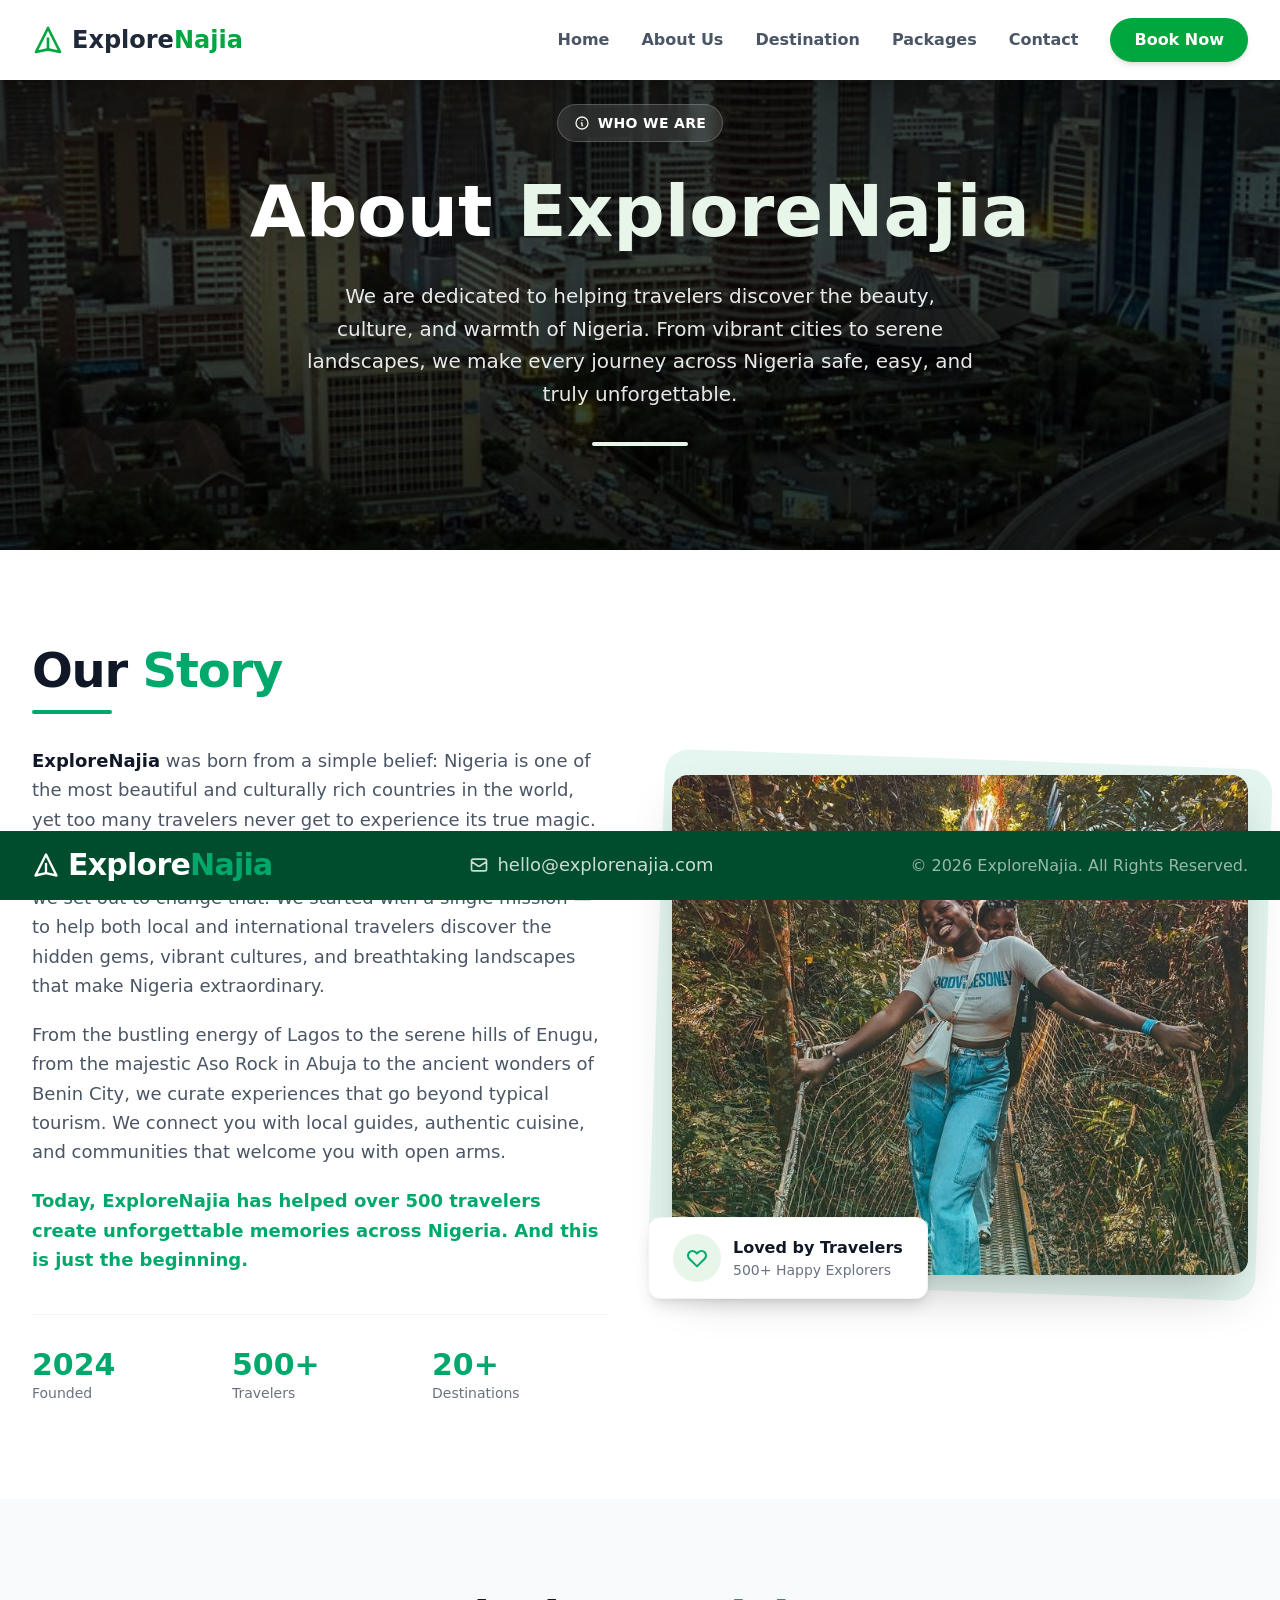
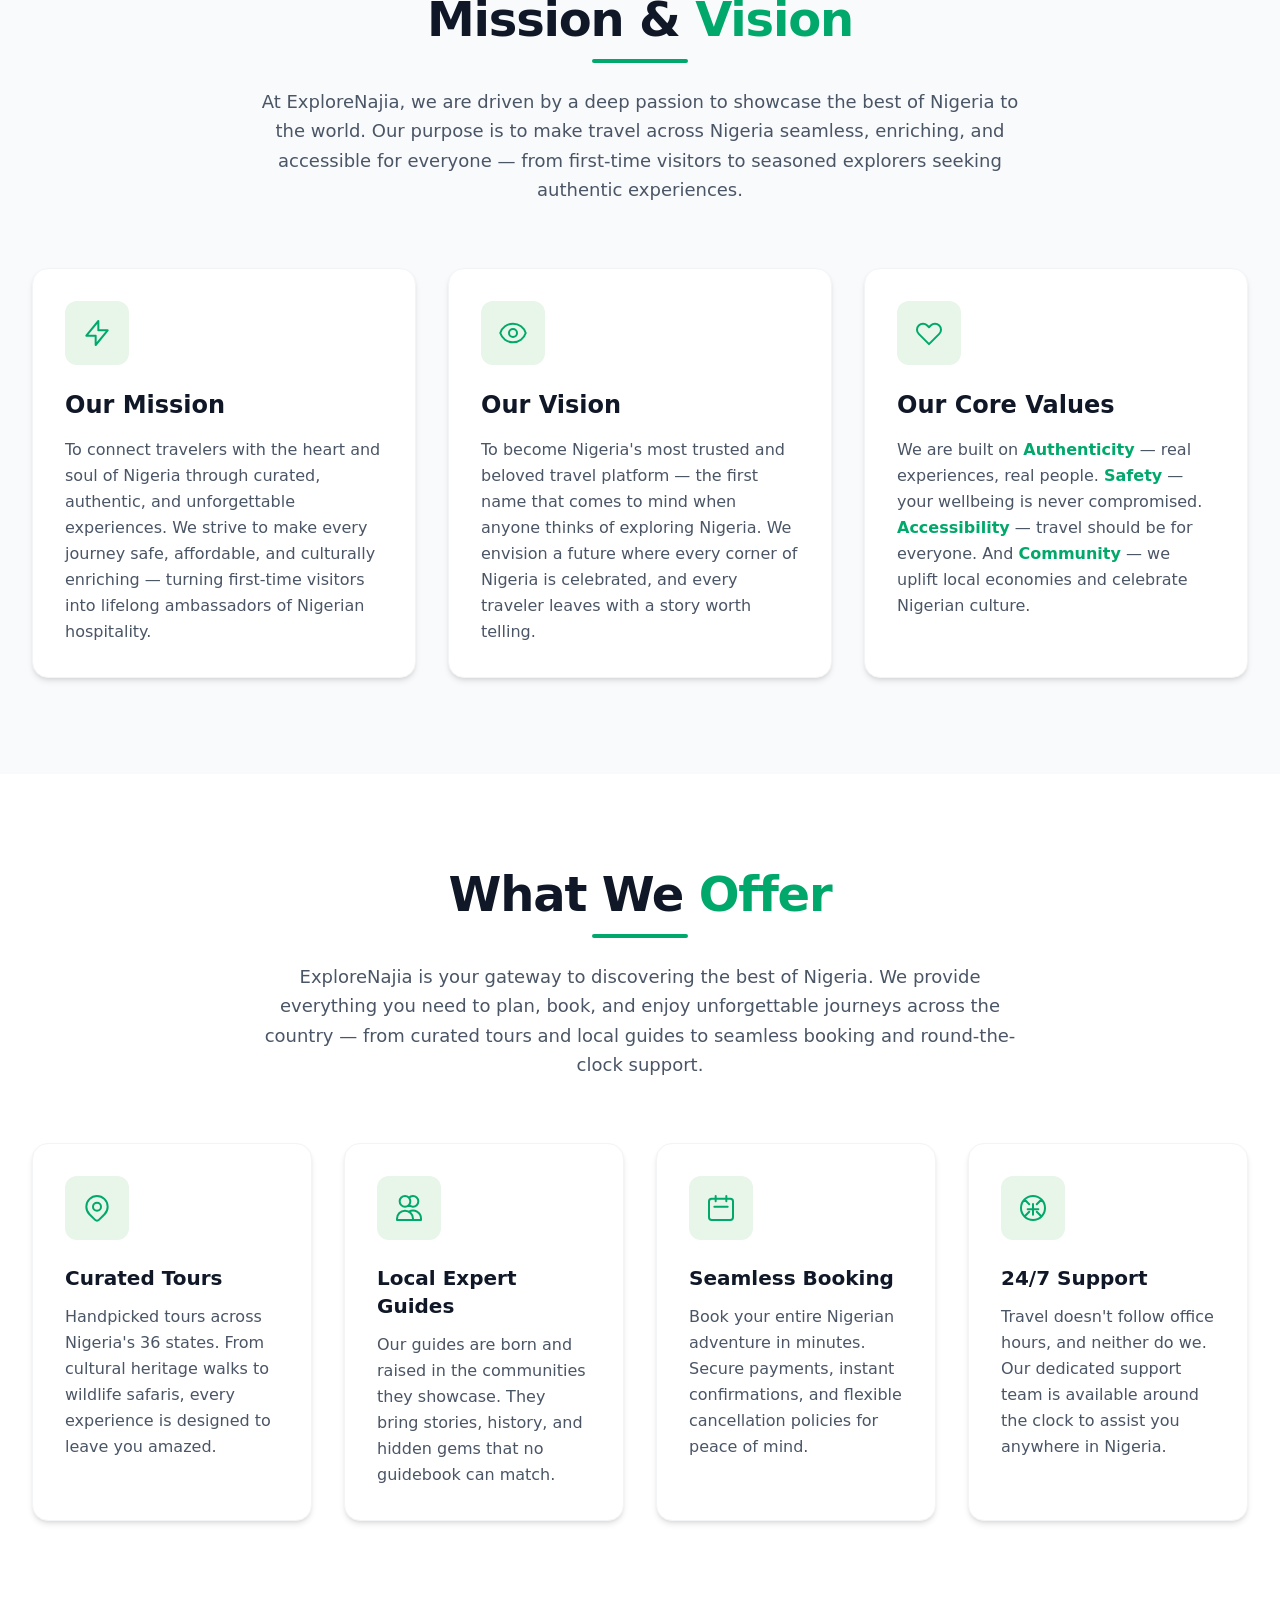
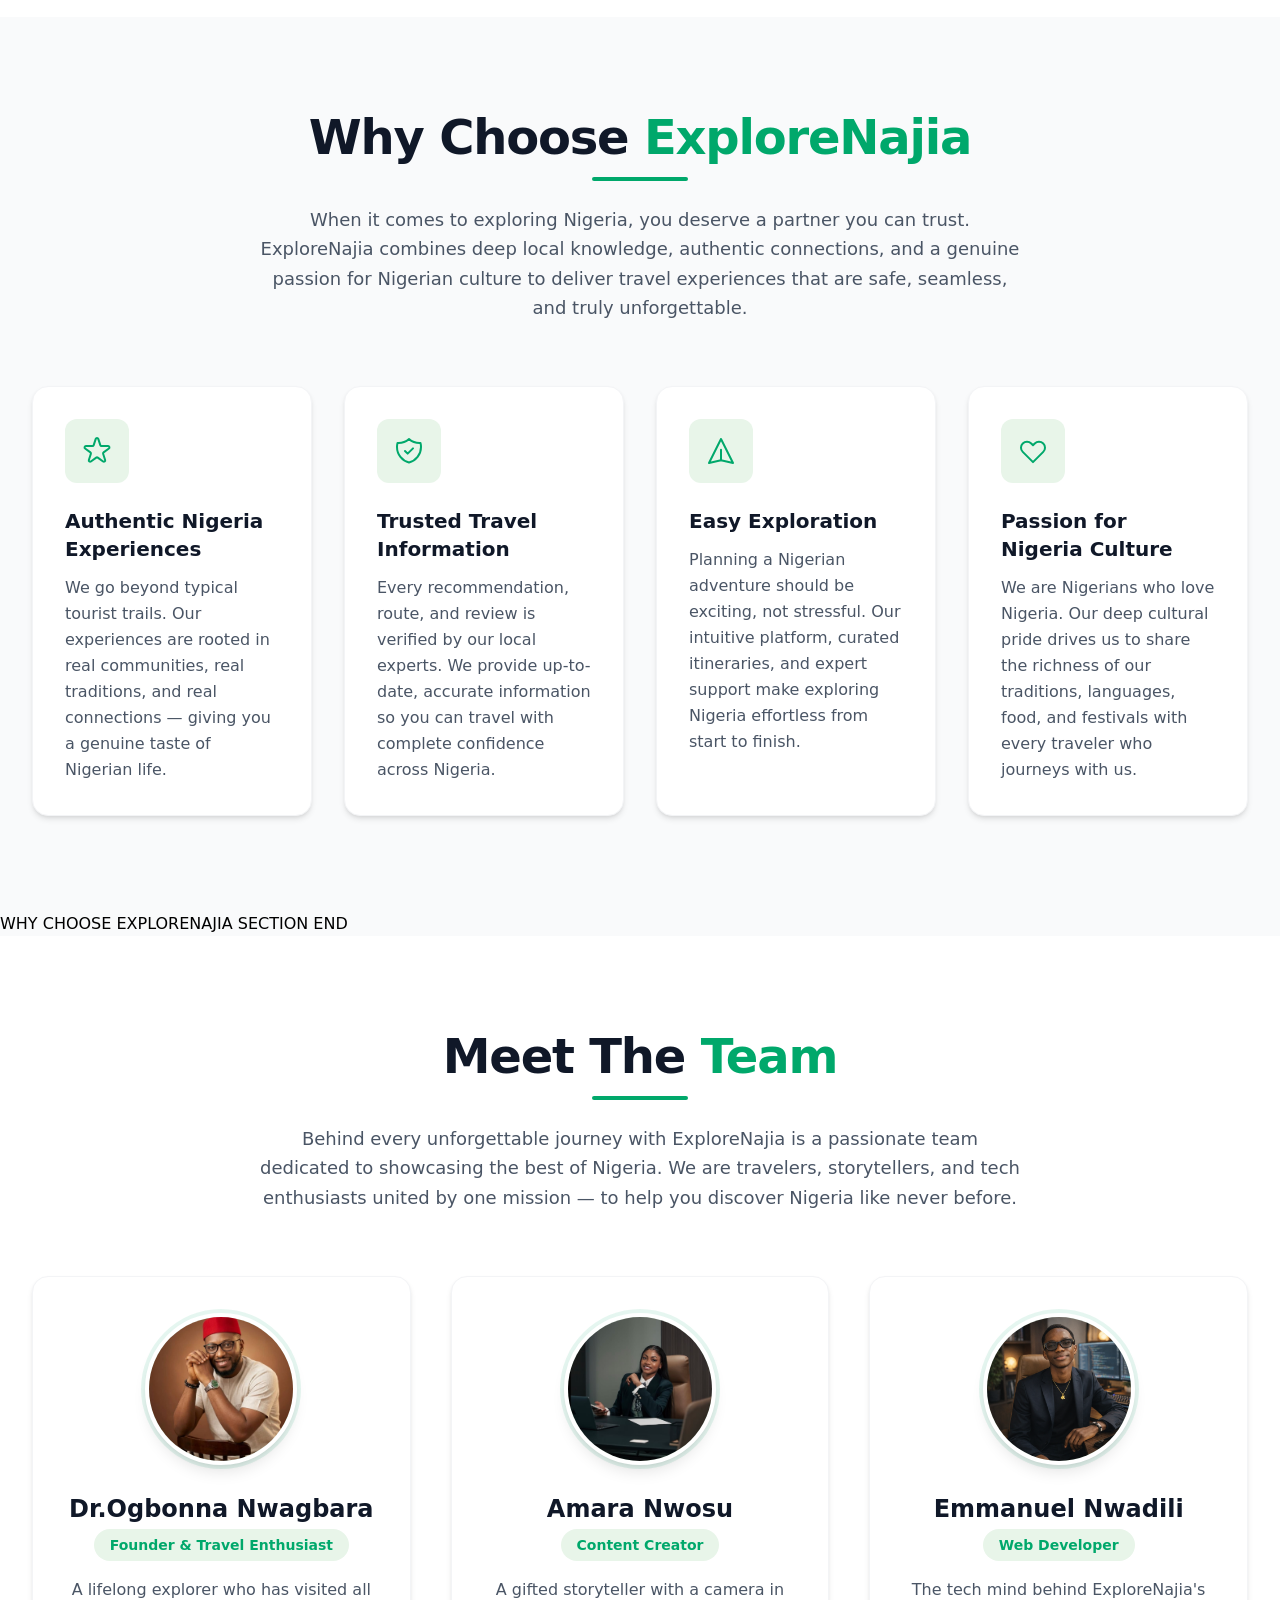
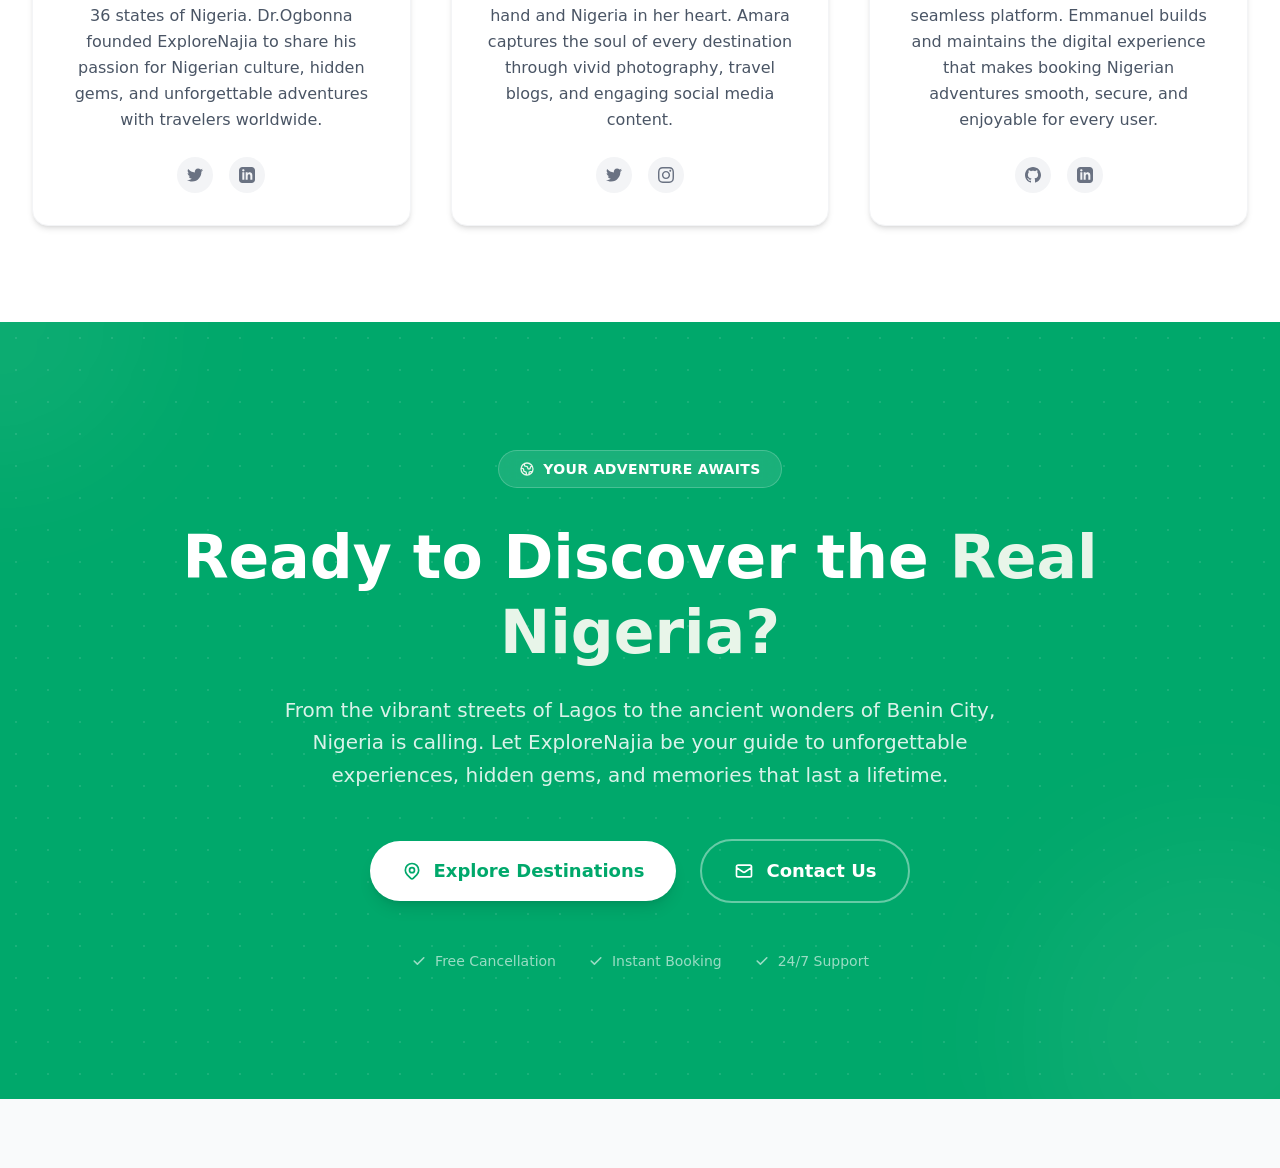
==== commit 298ba791: "Added images and made some changes" ====
--- a/about.html
+++ b/about.html
@@ -90,7 +90,7 @@
         <div class="absolute inset-0 w-full h-full">
             <!-- Background image of Nigerian scenic landscape -->
             <img 
-                src="https://kimi-web-img.moonshot.cn/img/www.shutterstock.com/3c3826f510ad2e1226c90f34802cdc92cfb0990d.jpg" 
+                src="/images/about-hero-img.jpg" 
                 alt="Scenic Nigerian landscape with green hills and sunset"
                 class="w-full h-full object-cover object-center"
             >
@@ -254,14 +254,14 @@
                         <div class="absolute -inset-4 bg-nigeria-green/10 rounded-3xl transform rotate-2"></div>
                         
                         <!-- Main Image -->
-                        <div class="relative rounded-2xl overflow-hidden shadow-2xl">
+                        <div class="relative rounded-2xl overflow-hidden shadow-2xl ">
                             <img 
-                                src="https://kimi-web-img.moonshot.cn/img/d2vbr83hnyiux1.cloudfront.net/074b714ad1e3e2b5fb5c8669766606e2f0b1160a" 
+                                src="/images/happy_travellers.jpg" 
                                 alt="Happy travelers exploring Nigeria's beautiful landscape"
-                                class="w-full h-[300px] sm:h-[400px] lg:h-[500px] object-cover"
+                                class="w-full h-75 sm:h-100 lg:h-125 object-cover"
                             >
                             <!-- Subtle overlay on image -->
-                            <div class="absolute inset-0 bg-gradient-to-t from-nigeria-green/20 to-transparent"></div>
+                            <div class="absolute inset-0 bg-linear-to-t from-nigeria-green/20 to-transparent"></div>
                         </div>
 
                         <!-- Floating badge -->
@@ -804,19 +804,22 @@
                     <!-- Profile Image Container -->
                     <div class="relative w-32 h-32 sm:w-40 sm:h-40 mx-auto mb-6">
                         <!-- Green ring around image -->
-                        <div class="absolute inset-0 rounded-full bg-nigeria-green/10 group-hover:bg-nigeria-green/20 transition-colors duration-500 transform group-hover:scale-110"></div>
+                        <div class="absolute inset-0 rounded-full bg-nigeria-green/10 group-hover:bg-nigeria-green/20 transition-colors duration-500 transform group-hover:scale-110">
+                           
+                        </div>
                         <!-- Profile Image Placeholder -->
                         <div class="absolute inset-1 rounded-full bg-nigeria-green-pale flex items-center justify-center overflow-hidden border-4 border-white shadow-lg">
                             <!-- User Icon SVG -->
                             <!-- <svg class="w-16 h-16 sm:w-20 sm:h-20 text-nigeria-green/60" fill="currentColor" viewBox="0 0 24 24">
                                 <path d="M24 20.993V24H0v-2.996A14.977 14.977 0 0112.004 15c4.904 0 9.26 2.354 11.996 5.993zM16.002 8.999a4 4 0 11-8 0 4 4 0 018 0z"/>
                             </svg> -->
+                             <img src="/images/dr-nwagbara.jpg" alt="">
                         </div>
                     </div>
 
                     <!-- Full Name -->
                     <h3 class="text-xl sm:text-2xl font-bold text-gray-900 mb-1 group-hover:text-nigeria-green transition-colors duration-300">
-                        Chidi Okafor
+                         Dr.Ogbonna Nwagbara
                     </h3>
 
                     <!-- Role / Position -->
@@ -826,7 +829,7 @@
 
                     <!-- Short Biography -->
                     <p class="text-gray-600 text-sm sm:text-base leading-relaxed">
-                        A lifelong explorer who has visited all 36 states of Nigeria. Chidi founded ExploreNajia 
+                        A lifelong explorer who has visited all 36 states of Nigeria. Dr.Ogbonna founded ExploreNajia 
                         to share his passion for Nigerian culture, hidden gems, and unforgettable adventures with travelers worldwide.
                     </p>
 
@@ -858,9 +861,10 @@
                         <!-- Profile Image Placeholder -->
                         <div class="absolute inset-1 rounded-full bg-nigeria-green-pale flex items-center justify-center overflow-hidden border-4 border-white shadow-lg">
                             <!-- User Icon SVG -->
-                            <svg class="w-16 h-16 sm:w-20 sm:h-20 text-nigeria-green/60" fill="currentColor" viewBox="0 0 24 24">
+                            <!-- <svg class="w-16 h-16 sm:w-20 sm:h-20 text-nigeria-green/60" fill="currentColor" viewBox="0 0 24 24">
                                 <path d="M24 20.993V24H0v-2.996A14.977 14.977 0 0112.004 15c4.904 0 9.26 2.354 11.996 5.993zM16.002 8.999a4 4 0 11-8 0 4 4 0 018 0z"/>
-                            </svg>
+                            </svg> -->
+                             <img src="/images/amara-nwosu.jpg" alt="">
                         </div>
                     </div>
 
@@ -908,15 +912,16 @@
                         <!-- Profile Image Placeholder -->
                         <div class="absolute inset-1 rounded-full bg-nigeria-green-pale flex items-center justify-center overflow-hidden border-4 border-white shadow-lg">
                             <!-- User Icon SVG -->
-                            <svg class="w-16 h-16 sm:w-20 sm:h-20 text-nigeria-green/60" fill="currentColor" viewBox="0 0 24 24">
+                            <!-- <svg class="w-16 h-16 sm:w-20 sm:h-20 text-nigeria-green/60" fill="currentColor" viewBox="0 0 24 24">
                                 <path d="M24 20.993V24H0v-2.996A14.977 14.977 0 0112.004 15c4.904 0 9.26 2.354 11.996 5.993zM16.002 8.999a4 4 0 11-8 0 4 4 0 018 0z"/>
-                            </svg>
+                            </svg> -->
+                             <img src="/images/emmanuel-nwadili.png" alt="">
                         </div>
                     </div>
 
                     <!-- Full Name -->
                     <h3 class="text-xl sm:text-2xl font-bold text-gray-900 mb-1 group-hover:text-nigeria-green transition-colors duration-300">
-                        Tunde Bakare
+                        Emmanuel Nwadili
                     </h3>
 
                     <!-- Role / Position -->
@@ -926,7 +931,7 @@
 
                     <!-- Short Biography -->
                     <p class="text-gray-600 text-sm sm:text-base leading-relaxed">
-                        The tech mind behind ExploreNajia's seamless platform. Tunde builds and maintains the 
+                        The tech mind behind ExploreNajia's seamless platform. Emmanuel builds and maintains the 
                         digital experience that makes booking Nigerian adventures smooth, secure, and enjoyable for every user.
                     </p>
 
@@ -1075,5 +1080,61 @@
     <!-- ============================================
          CALL-TO-ACTION (CTA) SECTION END
     ============================================ -->
+
+     <footer class="w-full bg-nigeria-green-darker sticky bottom-0 text-sm z-10">
+    <!-- ============================================
+         FOOTER CONTENT CONTAINER
+         Centered content with responsive padding
+    ============================================ -->
+    <div class="max-w-7xl mx-auto px-4 sm:px-6 lg:px-8 py-4">
+        
+        <!-- Mobile: Stack vertically | Desktop: Row with space-between -->
+        <div class="flex flex-col sm:flex-row items-center justify-between gap-4">
+            
+            <!-- ============================================
+                 BRAND NAME
+                 ExploreNajia logo text with plane icon
+            ============================================ -->
+            <div>
+                <a href="#" class="inline-flex items-center gap-2 group">
+                    <!-- Plane Icon -->
+                    <svg class="w-7 h-7 text-white group-hover:text-nigeria-green transition-colors duration-300" fill="none" stroke="currentColor" viewBox="0 0 24 24">
+                        <path stroke-linecap="round" stroke-linejoin="round" stroke-width="2" d="M12 19l9 2-9-18-9 18 9-2zm0 0v-8"/>
+                    </svg>
+                    <!-- Brand Name -->
+                    <span class="text-2xl sm:text-3xl font-extrabold text-white tracking-tight">
+                        Explore<span class="text-nigeria-green">Najia</span>
+                    </span>
+                </a>
+            </div>
+
+            <!-- ============================================
+                 EMAIL ADDRESS SECTION
+                 Contact email with mail icon
+            ============================================ -->
+            <div>
+                <a href="mailto:hello@explorenajia.com" class="inline-flex items-center gap-2 text-white/80 hover:text-white transition-colors duration-300 group">
+                    <!-- Mail Icon -->
+                    <svg class="w-5 h-5 group-hover:scale-110 transition-transform duration-300" fill="none" stroke="currentColor" viewBox="0 0 24 24">
+                        <path stroke-linecap="round" stroke-linejoin="round" stroke-width="2" d="M3 8l7.89 5.26a2 2 0 002.22 0L21 8M5 19h14a2 2 0 002-2V7a2 2 0 00-2-2H5a2 2 0 00-2 2v10a2 2 0 002 2z"/>
+                    </svg>
+                    <!-- Email Address -->
+                    <span class="text-base sm:text-lg font-medium">hello@explorenajia.com</span>
+                </a>
+            </div>
+
+            <!-- ============================================
+                 COPYRIGHT TEXT
+                 Year 2026 with all rights reserved
+            ============================================ -->
+            <p class="text-white/60 text-sm sm:text-base">
+                &copy; 2026 ExploreNajia. All Rights Reserved.
+            </p>
+            
+        </div>
+    </div>
+    <!-- End of Footer Content Container -->
+</footer>
+
 </body>
 </html>
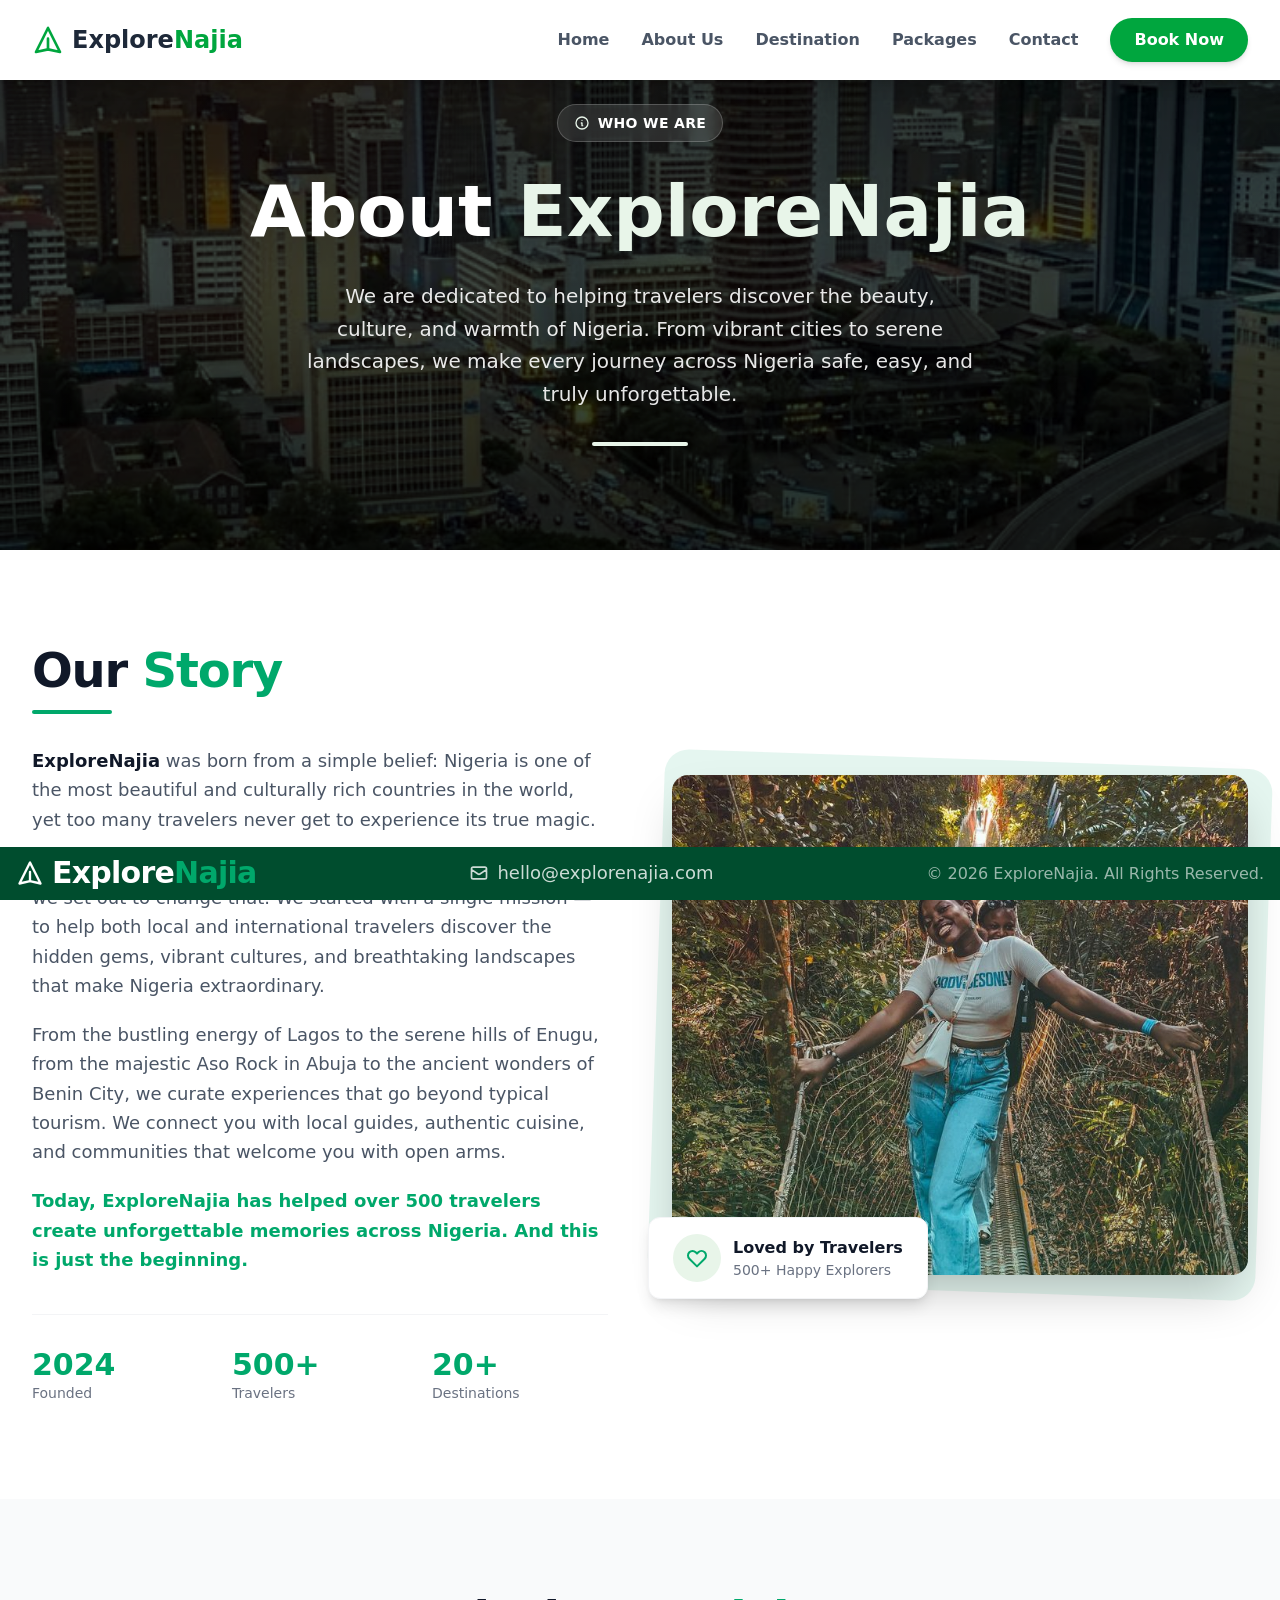
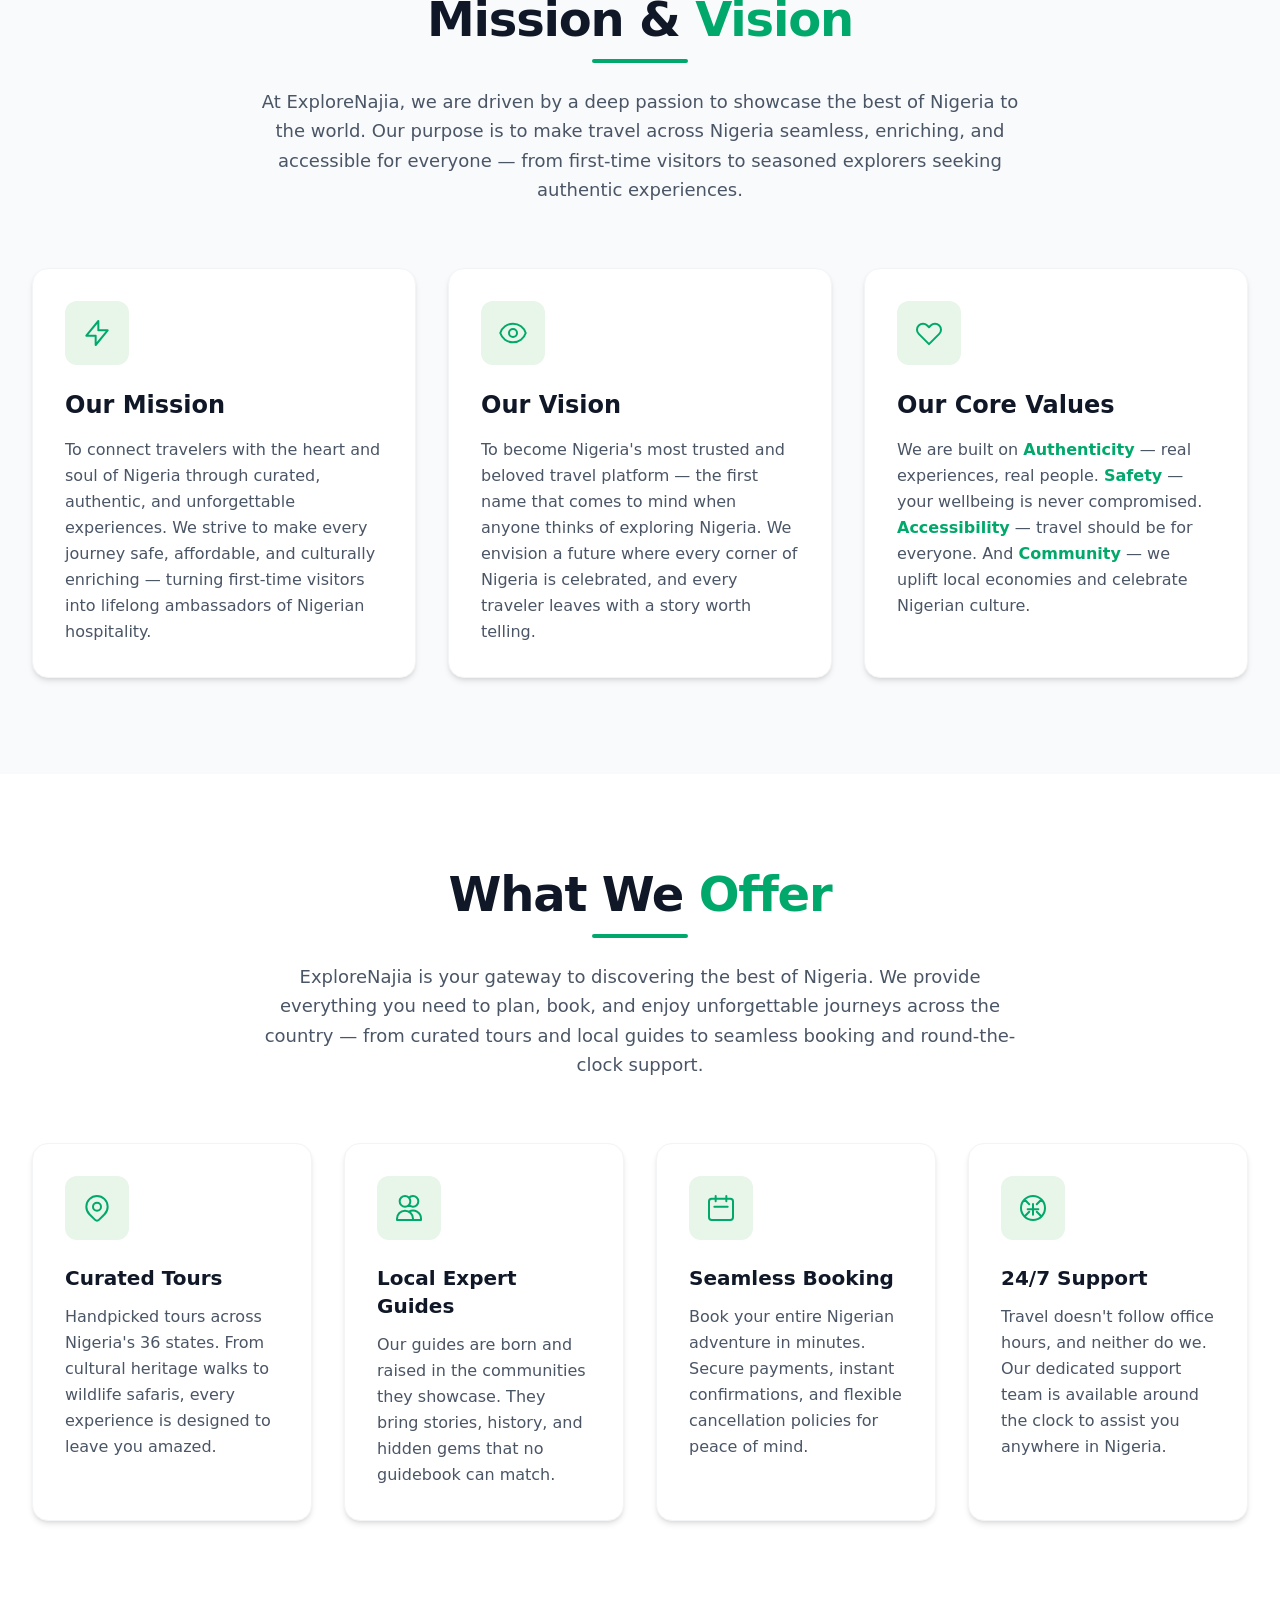
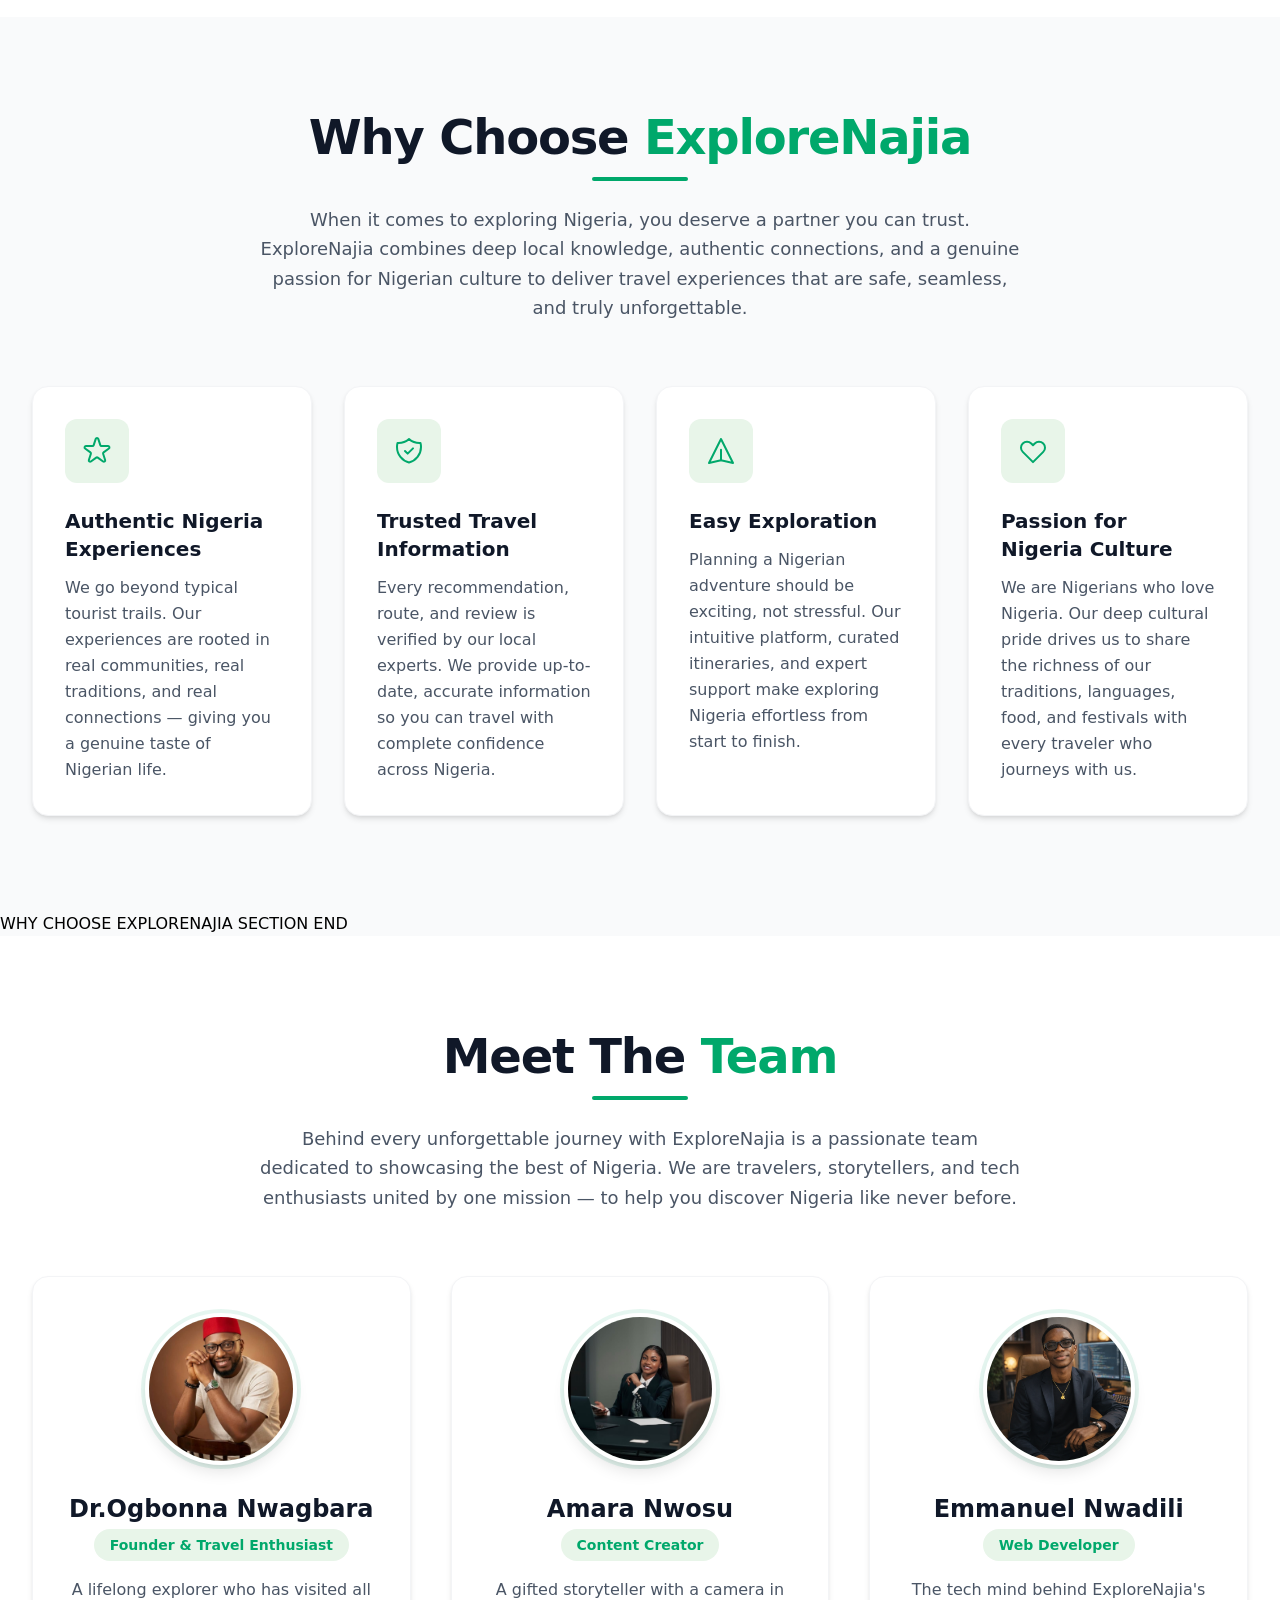
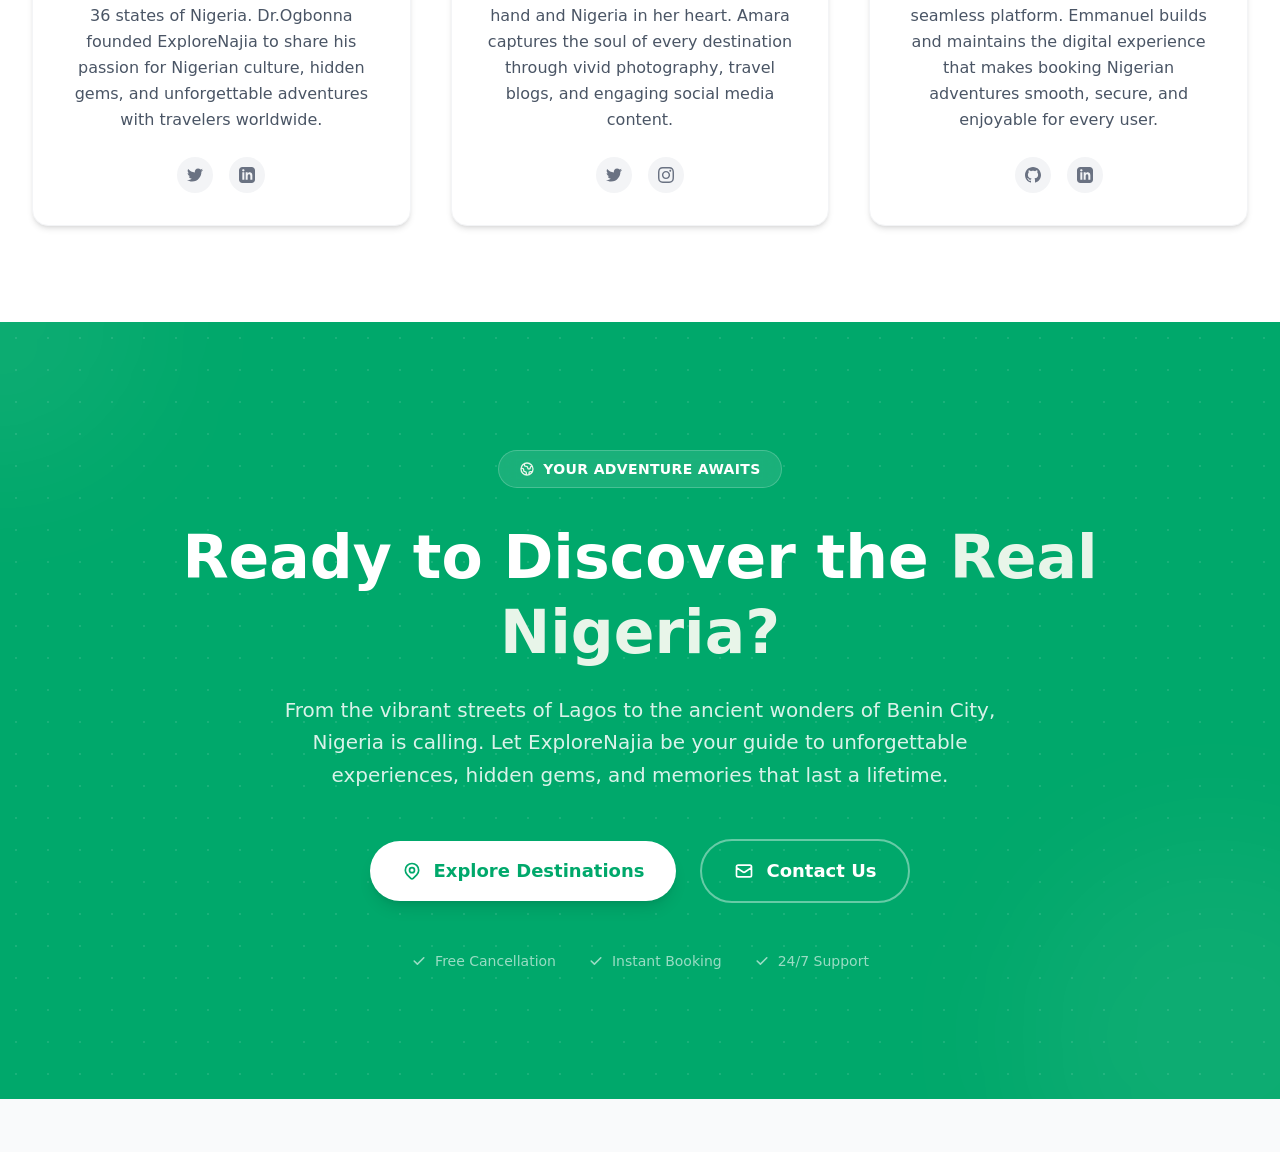
==== commit f6a68010: "Added Some Changes In The Footer" ====
--- a/about.html
+++ b/about.html
@@ -80,7 +80,7 @@
          Full-width banner for the About Page
          Features travel-themed background with dark overlay
     ============================================ -->
-    <section class="relative w-full min-h-[400px] sm:min-h-[500px] lg:min-h-[550px] flex items-center justify-center overflow-hidden">
+    <section class="relative w-full min-h-100 sm:min-h-125 lg:min-h-137.5 flex items-center justify-center overflow-hidden">
 
         <!-- ============================================
              BACKGROUND IMAGE LAYER
@@ -90,7 +90,7 @@
         <div class="absolute inset-0 w-full h-full">
             <!-- Background image of Nigerian scenic landscape -->
             <img 
-                src="/images/about-hero-img.jpg" 
+                src="./images/about-hero-img.jpg" 
                 alt="Scenic Nigerian landscape with green hills and sunset"
                 class="w-full h-full object-cover object-center"
             >
@@ -105,7 +105,7 @@
             <!-- Secondary green tint overlay for brand feel -->
             <div class="absolute inset-0 bg-nigeria-green/30 mix-blend-multiply"></div>
             <!-- Gradient overlay for depth -->
-            <div class="absolute inset-0 bg-gradient-to-t from-black/50 via-transparent to-black/30"></div>
+            <div class="absolute inset-0 bg-linear-to-t from-black/50 via-transparent to-black/30"></div>
         </div>
 
         <!-- ============================================
@@ -256,7 +256,7 @@
                         <!-- Main Image -->
                         <div class="relative rounded-2xl overflow-hidden shadow-2xl ">
                             <img 
-                                src="/images/happy_travellers.jpg" 
+                                src="./images/happy_travellers.jpg" 
                                 alt="Happy travelers exploring Nigeria's beautiful landscape"
                                 class="w-full h-75 sm:h-100 lg:h-125 object-cover"
                             >
@@ -813,7 +813,7 @@
                             <!-- <svg class="w-16 h-16 sm:w-20 sm:h-20 text-nigeria-green/60" fill="currentColor" viewBox="0 0 24 24">
                                 <path d="M24 20.993V24H0v-2.996A14.977 14.977 0 0112.004 15c4.904 0 9.26 2.354 11.996 5.993zM16.002 8.999a4 4 0 11-8 0 4 4 0 018 0z"/>
                             </svg> -->
-                             <img src="/images/dr-nwagbara.jpg" alt="">
+                             <img src="./images/dr-nwagbara.jpg" alt="">
                         </div>
                     </div>
 
@@ -864,7 +864,7 @@
                             <!-- <svg class="w-16 h-16 sm:w-20 sm:h-20 text-nigeria-green/60" fill="currentColor" viewBox="0 0 24 24">
                                 <path d="M24 20.993V24H0v-2.996A14.977 14.977 0 0112.004 15c4.904 0 9.26 2.354 11.996 5.993zM16.002 8.999a4 4 0 11-8 0 4 4 0 018 0z"/>
                             </svg> -->
-                             <img src="/images/amara-nwosu.jpg" alt="">
+                             <img src="./images/amara-nwosu.jpg" alt="">
                         </div>
                     </div>
 
@@ -915,7 +915,7 @@
                             <!-- <svg class="w-16 h-16 sm:w-20 sm:h-20 text-nigeria-green/60" fill="currentColor" viewBox="0 0 24 24">
                                 <path d="M24 20.993V24H0v-2.996A14.977 14.977 0 0112.004 15c4.904 0 9.26 2.354 11.996 5.993zM16.002 8.999a4 4 0 11-8 0 4 4 0 018 0z"/>
                             </svg> -->
-                             <img src="/images/emmanuel-nwadili.png" alt="">
+                             <img src="./images/emmanuel-nwadili.png" alt="">
                         </div>
                     </div>
 
@@ -1086,7 +1086,7 @@
          FOOTER CONTENT CONTAINER
          Centered content with responsive padding
     ============================================ -->
-    <div class="max-w-7xl mx-auto px-4 sm:px-6 lg:px-8 py-4">
+    <div class="max-w-7xl mx-auto px-2 py-2 sm:px-4 lg:px-4 py-2">
         
         <!-- Mobile: Stack vertically | Desktop: Row with space-between -->
         <div class="flex flex-col sm:flex-row items-center justify-between gap-4">
